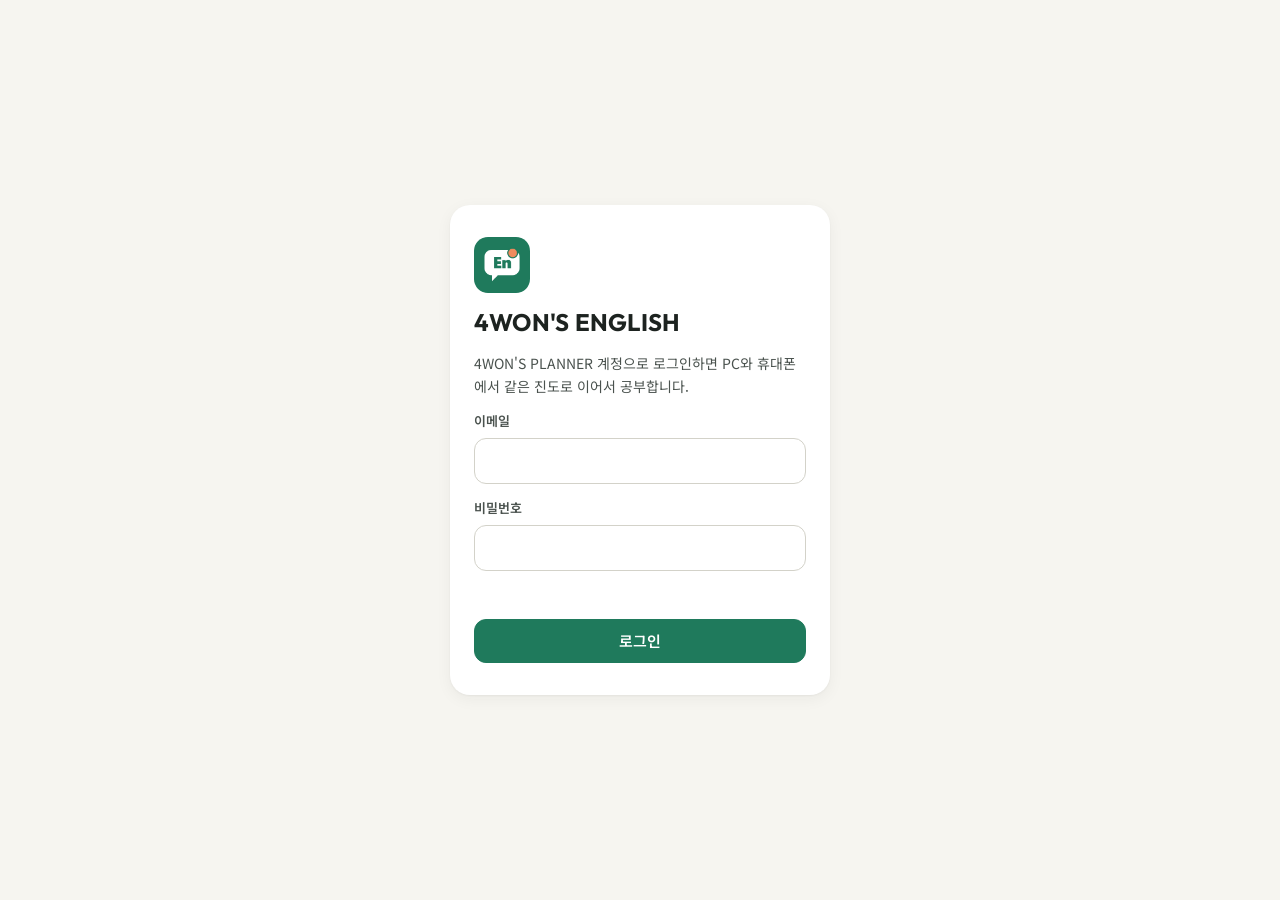
==== docs/index.html @ a77a5b1d "English study app v1: beginner words, quizzes, speaking 1-10 PWA sharing the planner's Supabase logi" ====
<!doctype html>
<html lang="ko">
<head>
<meta charset="utf-8">
<meta name="viewport" content="width=device-width,initial-scale=1,viewport-fit=cover">
<title>4WON'S ENGLISH</title>
<meta name="description" content="하루 한 챕터 필수 영단어와 하루 한 표현 말하기 연습">
<meta name="theme-color" content="#f6f5f0">
<meta name="color-scheme" content="light">
<link rel="manifest" href="manifest.webmanifest">
<link rel="icon" type="image/png" href="icons/icon-192.png">
<link rel="apple-touch-icon" sizes="180x180" href="icons/apple-touch-icon.png">
<meta name="apple-mobile-web-app-capable" content="yes">
<meta name="mobile-web-app-capable" content="yes">
<meta name="apple-mobile-web-app-status-bar-style" content="default">
<meta name="apple-mobile-web-app-title" content="4WON'S ENGLISH">
<link rel="preconnect" href="https://fonts.googleapis.com">
<link rel="preconnect" href="https://fonts.gstatic.com" crossorigin>
<link rel="stylesheet" href="https://fonts.googleapis.com/css2?family=Noto+Sans+KR:wght@400;500;700;800&family=Outfit:wght@500;600;700&display=swap">
<link rel="stylesheet" href="styles.css">
</head>
<body>

<section class="auth" id="auth" hidden>
  <form class="auth-card" id="authForm" novalidate>
    <img src="icons/icon-192.png" alt="" width="56" height="56">
    <h1>4WON'S ENGLISH</h1>
    <p>4WON'S PLANNER 계정으로 로그인하면 PC와 휴대폰에서 같은 진도로 이어서 공부합니다.</p>
    <div class="field">
      <label for="a-email">이메일</label>
      <input type="email" id="a-email" autocomplete="username" required>
    </div>
    <div class="field">
      <label for="a-pw">비밀번호</label>
      <input type="password" id="a-pw" autocomplete="current-password" required>
    </div>
    <div class="auth-msg" id="authMsg" role="status"></div>
    <button type="submit" class="btn primary block" id="authLogin">로그인</button>
  </form>
</section>

<div class="shell" id="main" hidden>
  <header class="topbar">
    <a class="brand" href="#home"><img src="icons/icon-192.png" alt="" width="28" height="28"><b>4WON'S ENGLISH</b></a>
    <nav class="tabs" aria-label="화면">
      <button type="button" data-tab="home"><svg viewBox="0 0 24 24"><path d="M4 11l8-6.5 8 6.5"/><path d="M6 9.5V19h12V9.5"/></svg><span>홈</span></button>
      <button type="button" data-tab="words"><svg viewBox="0 0 24 24"><rect x="4" y="4" width="13" height="16" rx="2"/><path d="M8 9h5M8 13h3"/><path d="M17 7.5l3 1v11l-9 1"/></svg><span>단어</span></button>
      <button type="button" data-tab="speak"><svg viewBox="0 0 24 24"><rect x="9" y="3" width="6" height="11" rx="3"/><path d="M5.5 11a6.5 6.5 0 0 0 13 0M12 17.5V21"/></svg><span>말하기</span></button>
      <button type="button" data-tab="wrong"><svg viewBox="0 0 24 24"><path d="M6 3.5h9l3 3V20.5H6z"/><path d="M9.5 10.5l5 5M14.5 10.5l-5 5"/></svg><span>오답 노트</span></button>
    </nav>
    <div class="top-tools">
      <span class="sync-dot" id="syncDot"></span>
      <button type="button" class="icon-btn" id="settingsBtn" aria-label="설정" title="설정"><svg viewBox="0 0 24 24"><circle cx="12" cy="12" r="3"/><path d="M12 2.8v2.4M12 18.8v2.4M21.2 12h-2.4M5.2 12H2.8M18.5 5.5l-1.7 1.7M7.2 16.8l-1.7 1.7M18.5 18.5l-1.7-1.7M7.2 7.2L5.5 5.5"/></svg></button>
    </div>
  </header>
  <main class="view" id="view"></main>
</div>

<dialog class="sheet" id="settings" aria-labelledby="settingsTitle">
  <div class="sheet-head"><h2 id="settingsTitle">설정</h2><button type="button" class="icon-btn" id="settingsClose" aria-label="닫기">×</button></div>
  <div id="settingsBody"></div>
</dialog>

<script src="vendor/supabase.js"></script>
<script src="config.js"></script>
<script type="module" src="js/main.js"></script>
</body>
</html>
---- docs/styles.css ----
:root {
  --bg: #f6f5f0;
  --surface: #ffffff;
  --ink: #1d2320;
  --ink-2: #4a524e;
  --muted: #7a817d;
  --line: #e4e3dc;
  --line-2: #d3d2c9;
  --green: #1f7a5c;
  --green-ink: #145a43;
  --green-soft: #e3f1ea;
  --coral: #d65f33;
  --coral-ink: #a8431d;
  --coral-soft: #fbe9e0;
  --red: #c8392f;
  --red-soft: #fbe7e4;
  --amber: #b7791f;
  --amber-soft: #fbf0d9;
  --radius: 16px;
  --radius-sm: 10px;
  --shadow: 0 1px 2px rgba(30, 35, 32, .05), 0 4px 16px rgba(30, 35, 32, .05);
  --font: 'Noto Sans KR', system-ui, -apple-system, 'Segoe UI', sans-serif;
  --display: 'Outfit', 'Noto Sans KR', system-ui, sans-serif;
  --tabbar: 64px;
}
* { box-sizing: border-box; }
html { -webkit-text-size-adjust: 100%; }
body { margin: 0; background: var(--bg); color: var(--ink); font: 15px/1.6 var(--font); -webkit-font-smoothing: antialiased; }
button, input { font: inherit; color: inherit; }
button { cursor: pointer; }
button:disabled { cursor: default; }
svg { width: 22px; height: 22px; fill: none; stroke: currentColor; stroke-width: 1.8; stroke-linecap: round; stroke-linejoin: round; }
:focus-visible { outline: 2px solid var(--green); outline-offset: 2px; }
[hidden] { display: none !important; }
h1, h2, h3 { margin: 0; line-height: 1.3; letter-spacing: -0.01em; }
p { margin: 0; }
.muted { color: var(--muted); }
.small { font-size: 13px; }
.center { text-align: center; }

/* ---------- buttons ---------- */
.btn { display: inline-flex; align-items: center; justify-content: center; gap: 6px; min-height: 44px; padding: 0 18px; border-radius: 12px; border: 1px solid var(--line-2); background: var(--surface); font-weight: 600; transition: background .15s, border-color .15s, transform .1s; }
.btn:hover:not(:disabled) { background: #fafaf6; border-color: #bdbcb2; }
.btn:active:not(:disabled) { transform: scale(.98); }
.btn:disabled { opacity: .45; }
.btn.primary { background: var(--green); border-color: var(--green); color: #fff; }
.btn.primary:hover:not(:disabled) { background: var(--green-ink); border-color: var(--green-ink); }
.btn.primary.alt { background: var(--coral); border-color: var(--coral); }
.btn.primary.alt:hover:not(:disabled) { background: var(--coral-ink); border-color: var(--coral-ink); }
.btn.ghost { border-color: transparent; background: transparent; color: var(--ink-2); }
.btn.ghost:hover:not(:disabled) { background: rgba(0, 0, 0, .04); border-color: transparent; }
.btn.small { min-height: 36px; padding: 0 12px; font-size: 14px; }
.btn.block { width: 100%; }
.icon-btn { display: inline-grid; place-items: center; width: 40px; height: 40px; border: 0; border-radius: 50%; background: transparent; color: var(--ink-2); font-size: 22px; line-height: 1; }
.icon-btn:hover { background: rgba(0, 0, 0, .05); }
.icon-btn.speak { color: var(--green); }
.icon-btn.speak.small { width: 32px; height: 32px; }
.icon-btn.speak.small svg { width: 18px; height: 18px; }
.back { border: 0; background: none; color: var(--muted); padding: 6px 0; margin-bottom: 4px; font-size: 14px; }
.back:hover { color: var(--ink); }

/* ---------- auth ---------- */
.auth { min-height: 100dvh; display: grid; place-items: center; padding: 24px 16px; }
.auth-card { width: 100%; max-width: 380px; background: var(--surface); border-radius: 20px; padding: 32px 24px; box-shadow: var(--shadow); display: grid; gap: 14px; }
.auth-card img { border-radius: 14px; }
.auth-card h1 { font-family: var(--display); font-size: 24px; letter-spacing: .01em; }
.auth-card > p { color: var(--ink-2); font-size: 14px; }
.field { display: grid; gap: 6px; }
.field label { font-size: 13px; font-weight: 600; color: var(--ink-2); }
.field input { height: 46px; border: 1px solid var(--line-2); border-radius: 12px; padding: 0 14px; background: #fff; }
.auth-msg { min-height: 20px; font-size: 14px; color: var(--ink-2); }
.auth-msg.err { color: var(--red); }

/* ---------- shell ---------- */
.topbar { position: sticky; top: 0; z-index: 20; display: flex; align-items: center; gap: 16px; height: 60px; padding: 0 max(16px, env(safe-area-inset-left)); background: rgba(246, 245, 240, .92); backdrop-filter: blur(10px); -webkit-backdrop-filter: blur(10px); border-bottom: 1px solid var(--line); }
.brand { display: flex; align-items: center; gap: 10px; color: var(--ink); text-decoration: none; }
.brand img { border-radius: 8px; }
.brand b { font-family: var(--display); font-weight: 700; font-size: 17px; letter-spacing: .02em; }
.tabs { display: flex; gap: 4px; margin: 0 auto; }
.tabs button { display: flex; align-items: center; gap: 8px; height: 40px; padding: 0 14px; border: 0; border-radius: 10px; background: transparent; color: var(--ink-2); font-weight: 600; font-size: 14px; }
.tabs button svg { width: 20px; height: 20px; }
.tabs button:hover { background: rgba(0, 0, 0, .04); }
.tabs button[aria-current="true"] { background: var(--surface); color: var(--green-ink); box-shadow: var(--shadow); }
.top-tools { display: flex; align-items: center; gap: 6px; }
.sync-dot { width: 8px; height: 8px; border-radius: 50%; background: transparent; }
.sync-dot.ok { background: #49a27c; }
.sync-dot.wait { background: var(--amber); }
.sync-dot.err { background: var(--red); }
.view { max-width: 720px; margin: 0 auto; padding: 24px 16px 48px; }
.view-inner { display: grid; gap: 16px; animation: rise .25s ease-out; }
@keyframes rise { from { opacity: 0; transform: translateY(6px); } }

@media (max-width: 760px) {
  /* no backdrop-filter here: it would make the fixed tab bar position itself inside the top bar */
  .topbar { height: 54px; background: var(--bg); backdrop-filter: none; -webkit-backdrop-filter: none; }
  .tabs { position: fixed; left: 0; right: 0; bottom: 0; margin: 0; height: calc(var(--tabbar) + env(safe-area-inset-bottom)); padding: 6px 8px env(safe-area-inset-bottom); background: rgba(255, 255, 255, .96); backdrop-filter: blur(10px); -webkit-backdrop-filter: blur(10px); border-top: 1px solid var(--line); justify-content: space-around; z-index: 30; }
  .tabs button { flex: 1; flex-direction: column; gap: 2px; height: 52px; padding: 0; font-size: 11px; }
  .tabs button[aria-current="true"] { box-shadow: none; background: var(--green-soft); }
  .top-tools { margin-left: auto; }
  .view { padding: 18px 16px calc(var(--tabbar) + 32px + env(safe-area-inset-bottom)); }
}

/* ---------- page parts ---------- */
.page-head { display: grid; gap: 6px; }
.page-head.tight { gap: 4px; }
.page-head h1 { font-size: 26px; font-weight: 800; }
.eyebrow { font-size: 13px; font-weight: 700; color: var(--green); }
.card { background: var(--surface); border-radius: var(--radius); padding: 20px; box-shadow: var(--shadow); }
.chip { display: inline-flex; align-items: center; height: 24px; padding: 0 10px; border-radius: 999px; background: var(--green-soft); color: var(--green-ink); font-size: 12px; font-weight: 700; width: fit-content; }
.chip.alt { background: var(--coral-soft); color: var(--coral-ink); }
.chip.ok { background: var(--green-soft); color: var(--green-ink); }
.chip.warn { background: var(--amber-soft); color: #8a5a12; }
.notice { background: var(--amber-soft); color: #6d4a12; border-radius: var(--radius-sm); padding: 12px 14px; font-size: 14px; }
.empty { display: grid; justify-items: center; gap: 14px; padding: 48px 16px; text-align: center; color: var(--ink-2); }
.bar { height: 8px; border-radius: 99px; background: #ecebe4; overflow: hidden; }
.bar-fill { height: 100%; background: var(--green); border-radius: 99px; transition: width .35s ease; }
.bar.alt .bar-fill { background: var(--coral); }
.pos { display: inline-block; font-size: 12px; color: var(--muted); border: 1px solid var(--line-2); border-radius: 6px; padding: 0 6px; line-height: 20px; }

/* ---------- home ---------- */
.today-grid { display: grid; grid-template-columns: 1fr 1fr; gap: 14px; }
@media (max-width: 600px) { .today-grid { grid-template-columns: 1fr; } }
.today { display: grid; gap: 8px; align-content: start; }
.today .btn { margin-top: 8px; }
.today h2 { font-size: 20px; }
.today-top { display: flex; align-items: center; justify-content: space-between; gap: 8px; }
.today-meta { font-size: 13px; color: var(--muted); }
.pattern { font-family: var(--display); font-weight: 600; letter-spacing: .005em; }
.stats { display: grid; grid-template-columns: repeat(3, 1fr); gap: 10px; }
.stat { display: grid; gap: 2px; justify-items: start; background: var(--surface); border-radius: 14px; padding: 14px 16px; box-shadow: var(--shadow); border: 0; text-align: left; }
.stat b { font-family: var(--display); font-size: 26px; line-height: 1.1; }
.stat b.warn { color: var(--coral); }
.stat span { font-size: 12px; color: var(--muted); }
.stat.as-btn:hover { background: #fcfcf9; }
.progress { display: grid; gap: 6px; }
.progress h3 { font-size: 15px; margin-bottom: 4px; }
.prog-row { display: grid; grid-template-columns: 56px 1fr 56px; align-items: center; gap: 12px; border: 0; background: none; padding: 8px 0; text-align: left; }
.prog-row.off { opacity: .5; }
.prog-name { font-weight: 600; font-size: 14px; }
.prog-num { font-size: 13px; color: var(--muted); text-align: right; font-variant-numeric: tabular-nums; }

/* ---------- words ---------- */
.level-list { display: grid; gap: 12px; }
.level { display: grid; gap: 8px; text-align: left; border: 0; }
.level:hover:not(:disabled) { box-shadow: 0 2px 4px rgba(30, 35, 32, .06), 0 8px 24px rgba(30, 35, 32, .08); }
.level.off { opacity: .55; }
.level-top { display: flex; justify-content: space-between; align-items: baseline; }
.level-top b { font-size: 19px; }
.ch-grid { display: grid; grid-template-columns: repeat(6, 1fr); gap: 8px; }
@media (max-width: 520px) { .ch-grid { grid-template-columns: repeat(5, 1fr); } }
.ch-tile { aspect-ratio: 1; display: grid; place-content: center; justify-items: center; gap: 0; border-radius: 14px; border: 1px solid var(--line); background: var(--surface); }
.ch-tile b { font-family: var(--display); font-size: 20px; line-height: 1.2; }
.ch-tile span { font-size: 11px; color: var(--muted); }
.ch-tile.open { border-color: var(--green); box-shadow: 0 0 0 2px var(--green-soft); }
.ch-tile.going { border-color: var(--amber); background: var(--amber-soft); }
.ch-tile.done { background: var(--green); border-color: var(--green); color: #fff; }
.ch-tile.done span { color: rgba(255, 255, 255, .85); }
.ch-tile.locked { background: transparent; opacity: .45; }
.ch-tile:hover:not(:disabled) { transform: translateY(-1px); }

/* ---------- chapter ---------- */
.stepper { list-style: none; display: flex; gap: 6px; padding: 0; margin: 6px 0 0; flex-wrap: wrap; }
.stepper li { display: flex; align-items: center; gap: 6px; height: 30px; padding: 0 12px 0 6px; border-radius: 99px; background: #ecebe4; color: var(--muted); font-size: 13px; font-weight: 600; }
.stepper .dot { width: 20px; height: 20px; border-radius: 50%; display: grid; place-items: center; background: #fff; font-size: 11px; }
.stepper li.done { background: var(--green-soft); color: var(--green-ink); }
.stepper li.on { background: var(--green); color: #fff; }
.stepper li.on .dot { color: var(--green); }
.stage { display: grid; gap: 16px; }
.stage-intro { display: grid; gap: 4px; }
.stage-intro h2 { font-size: 18px; }
.cards { display: grid; gap: 12px; }
.cards-top { display: flex; justify-content: space-between; align-items: center; font-variant-numeric: tabular-nums; }
.cards-body { display: grid; gap: 14px; }
.wcard { background: var(--surface); border-radius: 22px; padding: 22px 22px 24px; box-shadow: var(--shadow); display: grid; gap: 6px; min-height: 300px; align-content: start; touch-action: pan-y; user-select: none; animation: rise .2s ease-out; }
.wcard-head { display: flex; justify-content: space-between; align-items: center; }
.wcard-en { font-family: var(--display); font-size: clamp(40px, 11vw, 56px); font-weight: 600; letter-spacing: -0.01em; line-height: 1.15; margin-top: 18px; word-break: break-word; }
.wcard-ko { font-size: 22px; font-weight: 700; color: var(--green-ink); }
.wcard-ex { margin-top: 22px; padding-top: 16px; border-top: 1px dashed var(--line-2); display: grid; gap: 4px; }
.ex-en { display: flex; align-items: center; gap: 4px; font-size: 16px; }
.ex-en .hl { color: var(--green-ink); background: var(--green-soft); border-radius: 4px; padding: 0 3px; }
.ex-ko { font-size: 14px; color: var(--muted); }
.dots { display: flex; justify-content: center; gap: 5px; flex-wrap: wrap; }
.dots span { width: 6px; height: 6px; border-radius: 50%; background: #dcdbd3; }
.dots span.seen { background: #9fcab7; }
.dots span.on { background: var(--green); width: 16px; border-radius: 3px; }
.cards-nav { display: grid; grid-template-columns: 1fr 2fr; gap: 10px; }
.word-list { list-style: none; margin: 0; padding: 0; background: var(--surface); border-radius: var(--radius); box-shadow: var(--shadow); }
.word-list li { display: grid; grid-template-columns: minmax(90px, 1fr) 2fr auto; align-items: center; gap: 10px; padding: 10px 8px 10px 16px; border-bottom: 1px solid var(--line); }
.word-list li:last-child { border-bottom: 0; }
.word-list b { font-family: var(--display); font-weight: 600; font-size: 17px; }
.word-list span { color: var(--ink-2); font-size: 14px; }
.word-list.compact { box-shadow: none; border: 1px solid var(--line); }
.word-list.wrong li { grid-template-columns: minmax(90px, 1fr) 2fr auto auto; grid-template-areas: 'en ko sp x' 'meta meta sp x'; row-gap: 0; }
.word-list.wrong li b { grid-area: en; } .word-list.wrong li > span { grid-area: ko; } .word-list.wrong li small { grid-area: meta; font-size: 12px; }
.word-list.wrong .speak { grid-area: sp; } .word-list.wrong .x { grid-area: x; color: var(--muted); }

/* ---------- quiz ---------- */
.quiz { display: grid; gap: 16px; }
.quiz-top { display: grid; grid-template-columns: 1fr auto; align-items: center; gap: 12px; }
.quiz-count { font-size: 13px; color: var(--muted); font-variant-numeric: tabular-nums; }
.quiz-body { display: grid; gap: 14px; }
.q-prompt { background: var(--surface); border-radius: 22px; padding: 28px 20px; box-shadow: var(--shadow); display: grid; justify-items: center; gap: 8px; text-align: center; }
.q-hint { font-size: 13px; color: var(--muted); }
.q-word { font-family: var(--display); font-size: clamp(36px, 10vw, 48px); font-weight: 600; line-height: 1.2; word-break: break-word; }
.q-word.ko { font-family: var(--font); font-size: clamp(24px, 7vw, 30px); font-weight: 800; }
.q-opts { display: grid; grid-template-columns: 1fr 1fr; gap: 10px; }
@media (max-width: 480px) { .q-opts { grid-template-columns: 1fr; } }
.q-opt { display: flex; align-items: center; gap: 12px; min-height: 60px; padding: 10px 16px; border-radius: 14px; border: 1px solid var(--line-2); background: var(--surface); text-align: left; font-weight: 600; transition: border-color .15s, background .15s; }
.q-opts.en .q-opt { font-family: var(--display); font-size: 19px; font-weight: 500; }
.q-opt:hover:not(:disabled) { border-color: var(--green); }
.q-key { width: 24px; height: 24px; border-radius: 7px; background: #f0efe8; display: grid; place-items: center; font: 600 12px var(--font); color: var(--muted); flex: none; }
.q-opt.right { border-color: var(--green); background: var(--green-soft); color: var(--green-ink); }
.q-opt.wrong { border-color: var(--red); background: var(--red-soft); color: var(--red); animation: shake .3s; }
.q-opt:disabled:not(.right):not(.wrong) { opacity: .5; }
.q-next { display: grid; gap: 10px; justify-items: center; }
.q-explain { font-size: 16px; }
.q-explain b { font-family: var(--display); font-weight: 600; font-size: 19px; }
.type-hint { min-height: 40px; display: flex; align-items: center; justify-content: center; gap: 6px; font-family: ui-monospace, monospace; font-size: 22px; letter-spacing: .08em; color: var(--ink-2); white-space: pre; }
.type-hint .reveal { font-family: var(--display); font-size: 30px; letter-spacing: 0; color: var(--coral-ink); }
.type-form { display: grid; grid-template-columns: 1fr auto; gap: 8px; }
.type-input { height: 54px; border-radius: 14px; border: 1.5px solid var(--line-2); padding: 0 16px; font-family: var(--display); font-size: 22px; background: #fff; min-width: 0; }
.type-input:focus { outline: none; border-color: var(--green); box-shadow: 0 0 0 3px var(--green-soft); }
.type-input.right { border-color: var(--green); background: var(--green-soft); }
.type-input.shake { animation: shake .3s; border-color: var(--red); }
.type-form .btn { height: 54px; padding: 0 22px; }
.type-msg { min-height: 22px; text-align: center; font-size: 14px; color: var(--ink-2); }
.type-msg.ok { color: var(--green-ink); font-weight: 700; }
.type-msg.err { color: var(--red); }
.type-msg.warn { color: #8a5a12; }
.type-tools { display: flex; justify-content: center; }
@keyframes shake { 25% { transform: translateX(-5px); } 50% { transform: translateX(5px); } 75% { transform: translateX(-3px); } }

/* ---------- results ---------- */
.done-card { display: grid; gap: 12px; justify-items: start; }
.done-card h2 { font-size: 20px; }
.celebrate { background: linear-gradient(180deg, #fff 0%, #fff 60%, var(--green-soft) 160%); }
.score-row { display: flex; gap: 12px; }
.score { display: grid; padding: 12px 18px; border-radius: 14px; background: #f6f5f0; }
.score b { font-family: var(--display); font-size: 26px; line-height: 1.2; }
.score span { font-size: 12px; color: var(--muted); }
.menu-btns { display: flex; flex-wrap: wrap; gap: 8px; }
.result-btns { display: flex; flex-wrap: wrap; gap: 8px; justify-content: flex-end; align-items: center; }
.done-card .word-list { width: 100%; }

/* ---------- speaking ---------- */
.sess-list { display: grid; gap: 8px; }
.sess { display: grid; grid-template-columns: 40px 1fr auto; align-items: center; gap: 12px; padding: 12px 16px 12px 12px; border-radius: 14px; border: 1px solid var(--line); background: var(--surface); text-align: left; }
.sess-n { width: 40px; height: 40px; border-radius: 12px; display: grid; place-items: center; background: #f0efe8; font: 600 16px var(--display); }
.sess-text { display: grid; min-width: 0; }
.sess-text b { font-family: var(--display); font-weight: 600; font-size: 17px; }
.sess-text small { color: var(--muted); font-size: 13px; overflow: hidden; text-overflow: ellipsis; white-space: nowrap; }
.sess-state { font-size: 13px; color: var(--muted); font-weight: 600; }
.sess.open { border-color: var(--coral); box-shadow: 0 0 0 2px var(--coral-soft); }
.sess.open .sess-state { color: var(--coral-ink); }
.sess.done .sess-n { background: var(--coral); color: #fff; }
.sess.locked { opacity: .45; background: transparent; }
.sp-intro { display: grid; gap: 10px; }
.pattern.big { font-size: clamp(30px, 8vw, 40px); color: var(--coral-ink); }
.sp-title { font-weight: 700; }
.sp-tip { color: var(--ink-2); font-size: 15px; }
.sp-example { background: #faf9f5; border-radius: 12px; padding: 12px 14px; display: grid; gap: 2px; margin: 4px 0 8px; }
.sp-example .en, .sp-answer .en { display: flex; align-items: center; gap: 4px; font-family: var(--display); font-size: 19px; font-weight: 500; }
.sp-card { display: grid; gap: 12px; justify-items: center; text-align: center; padding: 28px 20px; }
.sp-card.passed { box-shadow: 0 0 0 2px var(--green), var(--shadow); }
.sp-ko { font-size: clamp(22px, 6.5vw, 28px); font-weight: 800; line-height: 1.4; }
.sp-answer { background: var(--coral-soft); border-radius: 14px; padding: 12px 16px; display: grid; gap: 2px; justify-items: center; width: 100%; }
.sp-heard { min-height: 24px; font-family: var(--display); font-size: 17px; color: var(--ink-2); }
.sp-status { min-height: 22px; font-size: 14px; color: var(--ink-2); }
.sp-status.ok { color: var(--green-ink); font-weight: 700; }
.sp-status.err { color: var(--red); }
.sp-counter { display: flex; align-items: center; gap: 6px; }
.sp-counter span { width: 14px; height: 14px; border-radius: 50%; border: 2px solid var(--coral); }
.sp-counter span.on { background: var(--coral); }
.sp-counter small { margin-left: 4px; color: var(--ink-2); font-weight: 600; }
.sp-controls { display: grid; gap: 8px; justify-items: center; width: 100%; }
.sp-controls .type-form { width: 100%; }
.sp-controls .type-input { font-size: 18px; }
.mic { display: grid; justify-items: center; gap: 8px; border: 0; background: none; color: var(--ink-2); font-size: 14px; font-weight: 600; }
.mic svg { width: 76px; height: 76px; padding: 20px; border-radius: 50%; background: var(--coral); color: #fff; stroke-width: 2; box-shadow: 0 6px 18px rgba(214, 95, 51, .35); transition: transform .15s; }
.mic:hover svg { transform: scale(1.04); }
.mic.on svg { background: var(--red); animation: pulse 1.2s infinite; }
@keyframes pulse { 0% { box-shadow: 0 0 0 0 rgba(200, 57, 47, .45); } 100% { box-shadow: 0 0 0 22px rgba(200, 57, 47, 0); } }
.sent-list { list-style: none; margin: 0; padding: 0; width: 100%; display: grid; gap: 8px; }
.sent-list li { display: grid; grid-template-columns: 1fr auto; grid-template-areas: 'ko sp' 'en sp'; align-items: center; padding: 10px 12px; border: 1px solid var(--line); border-radius: 12px; }
.sent-list .muted { grid-area: ko; font-size: 13px; }
.sent-list b { grid-area: en; font-family: var(--display); font-weight: 500; }
.sent-list .speak { grid-area: sp; }

/* ---------- settings sheet ---------- */
.sheet { border: 0; border-radius: 20px; padding: 0; width: min(440px, calc(100% - 32px)); box-shadow: 0 24px 60px rgba(0, 0, 0, .2); }
.sheet::backdrop { background: rgba(20, 24, 22, .35); }
.sheet-head { display: flex; justify-content: space-between; align-items: center; padding: 14px 12px 4px 20px; }
.sheet-head h2 { font-size: 18px; }
#settingsBody { display: grid; padding: 4px 20px 20px; }
.set-row { display: flex; justify-content: space-between; align-items: center; gap: 12px; padding: 14px 0; border-bottom: 1px solid var(--line); }
.set-label { display: grid; font-weight: 600; font-size: 14px; }
.set-label small { font-weight: 400; color: var(--muted); }
.set-row input[type="checkbox"] { width: 22px; height: 22px; accent-color: var(--green); }
.set-note { font-size: 13px; color: var(--muted); padding-top: 14px; }
.seg { display: flex; background: #f0efe8; border-radius: 10px; padding: 3px; }
.seg-btn { border: 0; background: none; height: 32px; padding: 0 12px; border-radius: 8px; font-size: 13px; font-weight: 600; color: var(--ink-2); }
.seg-btn.on { background: #fff; color: var(--green-ink); box-shadow: 0 1px 2px rgba(0, 0, 0, .08); }

.toast { position: fixed; left: 50%; bottom: calc(var(--tabbar) + 24px); transform: translate(-50%, 20px); background: var(--ink); color: #fff; padding: 10px 16px; border-radius: 12px; font-size: 14px; opacity: 0; pointer-events: none; transition: .2s; z-index: 50; }
.toast.show { opacity: 1; transform: translate(-50%, 0); }

@media (prefers-reduced-motion: reduce) { *, *::before, *::after { animation-duration: .01ms !important; transition-duration: .01ms !important; } }
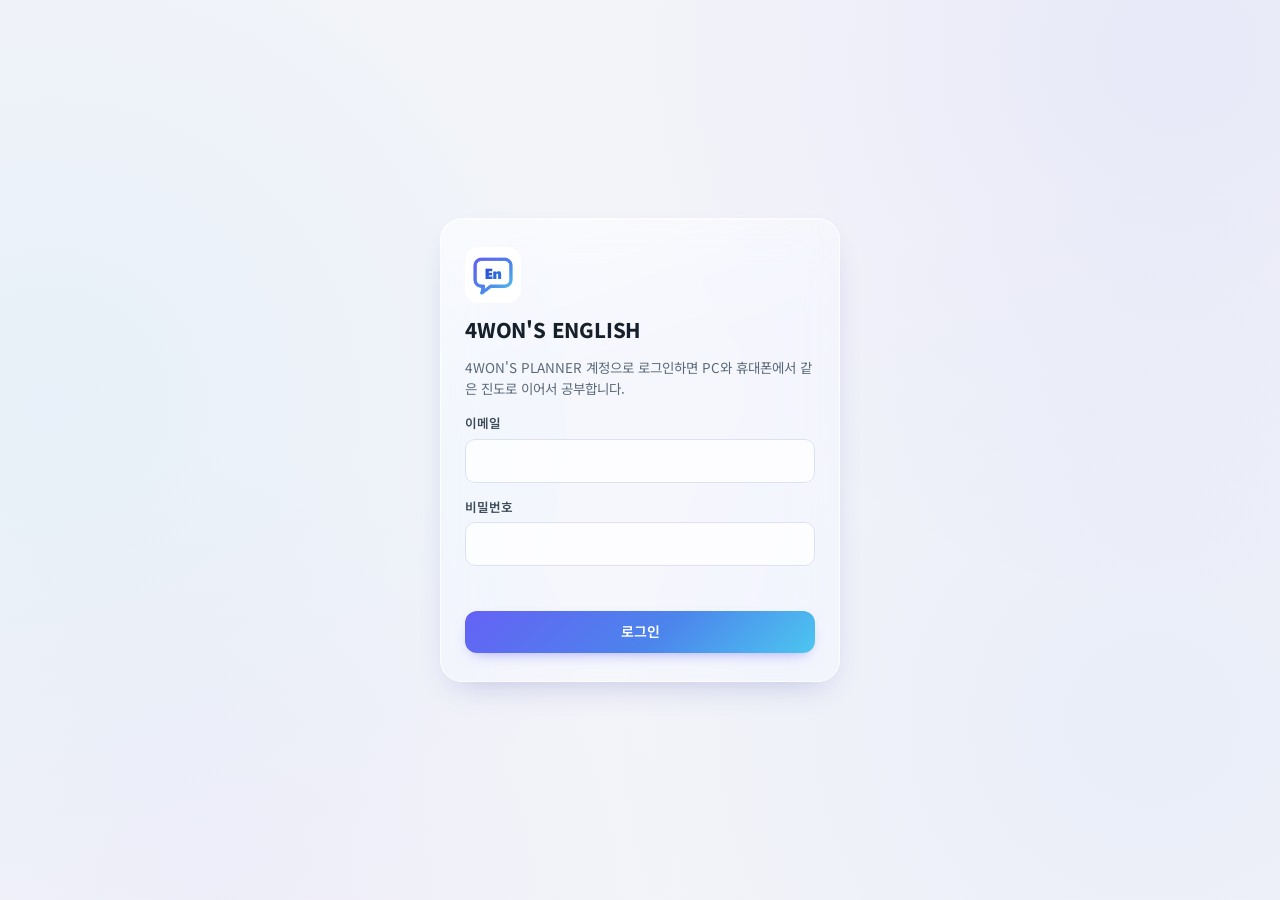
==== commit e4280af6: "Match the planner's look: brand gradient, liquid glass, sidebar layout Same tokens as 4WON'S PLANNER" ====
--- a/docs/index.html
+++ b/docs/index.html
@@ -5,7 +5,7 @@
 <meta name="viewport" content="width=device-width,initial-scale=1,viewport-fit=cover">
 <title>4WON'S ENGLISH</title>
 <meta name="description" content="하루 한 챕터 필수 영단어와 하루 한 표현 말하기 연습">
-<meta name="theme-color" content="#f6f5f0">
+<meta name="theme-color" content="#f3f4f9">
 <meta name="color-scheme" content="light">
 <link rel="manifest" href="manifest.webmanifest">
 <link rel="icon" type="image/png" href="icons/icon-192.png">
@@ -16,7 +16,7 @@
 <meta name="apple-mobile-web-app-title" content="4WON'S ENGLISH">
 <link rel="preconnect" href="https://fonts.googleapis.com">
 <link rel="preconnect" href="https://fonts.gstatic.com" crossorigin>
-<link rel="stylesheet" href="https://fonts.googleapis.com/css2?family=Noto+Sans+KR:wght@400;500;700;800&family=Outfit:wght@500;600;700&display=swap">
+<link rel="stylesheet" href="https://fonts.googleapis.com/css2?family=Noto+Sans+KR:wght@400;500;700;800&display=swap">
 <link rel="stylesheet" href="styles.css">
 </head>
 <body>
@@ -40,20 +40,32 @@
 </section>
 
 <div class="shell" id="main" hidden>
-  <header class="topbar">
-    <a class="brand" href="#home"><img src="icons/icon-192.png" alt="" width="28" height="28"><b>4WON'S ENGLISH</b></a>
-    <nav class="tabs" aria-label="화면">
+  <aside class="side" aria-label="메뉴">
+    <a class="side-brand" href="#home"><img src="icons/icon-192.png" alt="" width="30" height="30"><b>4WON'S ENGLISH</b></a>
+    <nav class="side-nav" aria-label="화면">
       <button type="button" data-tab="home"><svg viewBox="0 0 24 24"><path d="M4 11l8-6.5 8 6.5"/><path d="M6 9.5V19h12V9.5"/></svg><span>홈</span></button>
       <button type="button" data-tab="words"><svg viewBox="0 0 24 24"><rect x="4" y="4" width="13" height="16" rx="2"/><path d="M8 9h5M8 13h3"/><path d="M17 7.5l3 1v11l-9 1"/></svg><span>단어</span></button>
       <button type="button" data-tab="speak"><svg viewBox="0 0 24 24"><rect x="9" y="3" width="6" height="11" rx="3"/><path d="M5.5 11a6.5 6.5 0 0 0 13 0M12 17.5V21"/></svg><span>말하기</span></button>
       <button type="button" data-tab="wrong"><svg viewBox="0 0 24 24"><path d="M6 3.5h9l3 3V20.5H6z"/><path d="M9.5 10.5l5 5M14.5 10.5l-5 5"/></svg><span>오답 노트</span></button>
     </nav>
-    <div class="top-tools">
-      <span class="sync-dot" id="syncDot"></span>
-      <button type="button" class="icon-btn" id="settingsBtn" aria-label="설정" title="설정"><svg viewBox="0 0 24 24"><circle cx="12" cy="12" r="3"/><path d="M12 2.8v2.4M12 18.8v2.4M21.2 12h-2.4M5.2 12H2.8M18.5 5.5l-1.7 1.7M7.2 16.8l-1.7 1.7M18.5 18.5l-1.7-1.7M7.2 7.2L5.5 5.5"/></svg></button>
+    <div class="side-foot">
+      <p class="sync-line"><span class="sync-dot js-sync-dot"></span><span class="js-sync-note"></span></p>
+      <button type="button" class="iconbtn js-settings" aria-label="설정" title="설정"><svg viewBox="0 0 24 24"><circle cx="12" cy="12" r="3"/><path d="M12 2.8v2.4M12 18.8v2.4M21.2 12h-2.4M5.2 12H2.8M18.5 5.5l-1.7 1.7M7.2 16.8l-1.7 1.7M18.5 18.5l-1.7-1.7M7.2 7.2L5.5 5.5"/></svg></button>
     </div>
-  </header>
-  <main class="view" id="view"></main>
+  </aside>
+  <div class="mainarea">
+    <div class="mtop">
+      <a class="brand" href="#home"><img src="icons/icon-192.png" alt="" width="30" height="30"><span><b>4WON'S ENGLISH</b><small><span class="sync-dot js-sync-dot"></span><span class="js-sync-note"></span></small></span></a>
+      <button type="button" class="iconbtn js-settings" aria-label="설정" title="설정"><svg viewBox="0 0 24 24"><circle cx="12" cy="12" r="3"/><path d="M12 2.8v2.4M12 18.8v2.4M21.2 12h-2.4M5.2 12H2.8M18.5 5.5l-1.7 1.7M7.2 16.8l-1.7 1.7M18.5 18.5l-1.7-1.7M7.2 7.2L5.5 5.5"/></svg></button>
+    </div>
+    <main class="view" id="view"></main>
+  </div>
+  <nav class="bottom-nav" aria-label="화면">
+      <button type="button" data-tab="home"><svg viewBox="0 0 24 24"><path d="M4 11l8-6.5 8 6.5"/><path d="M6 9.5V19h12V9.5"/></svg><span>홈</span></button>
+      <button type="button" data-tab="words"><svg viewBox="0 0 24 24"><rect x="4" y="4" width="13" height="16" rx="2"/><path d="M8 9h5M8 13h3"/><path d="M17 7.5l3 1v11l-9 1"/></svg><span>단어</span></button>
+      <button type="button" data-tab="speak"><svg viewBox="0 0 24 24"><rect x="9" y="3" width="6" height="11" rx="3"/><path d="M5.5 11a6.5 6.5 0 0 0 13 0M12 17.5V21"/></svg><span>말하기</span></button>
+      <button type="button" data-tab="wrong"><svg viewBox="0 0 24 24"><path d="M6 3.5h9l3 3V20.5H6z"/><path d="M9.5 10.5l5 5M14.5 10.5l-5 5"/></svg><span>오답 노트</span></button>
+  </nav>
 </div>
 
 <dialog class="sheet" id="settings" aria-labelledby="settingsTitle">
--- a/docs/styles.css
+++ b/docs/styles.css
@@ -1,307 +1,358 @@
+/* Same look as 4WON'S PLANNER: brand gradient (violet-blue → blue → aqua), faint brand light
+   behind everything, liquid-glass cards, glass sidebar on desktop and a floating glass tab bar on phones.
+   Words use the planner's brand gradient; speaking uses the planner's violet → rose pair. */
 :root {
-  --bg: #f6f5f0;
-  --surface: #ffffff;
-  --ink: #1d2320;
-  --ink-2: #4a524e;
-  --muted: #7a817d;
-  --line: #e4e3dc;
-  --line-2: #d3d2c9;
-  --green: #1f7a5c;
-  --green-ink: #145a43;
-  --green-soft: #e3f1ea;
-  --coral: #d65f33;
-  --coral-ink: #a8431d;
-  --coral-soft: #fbe9e0;
-  --red: #c8392f;
-  --red-soft: #fbe7e4;
-  --amber: #b7791f;
-  --amber-soft: #fbf0d9;
-  --radius: 16px;
-  --radius-sm: 10px;
-  --shadow: 0 1px 2px rgba(30, 35, 32, .05), 0 4px 16px rgba(30, 35, 32, .05);
-  --font: 'Noto Sans KR', system-ui, -apple-system, 'Segoe UI', sans-serif;
-  --display: 'Outfit', 'Noto Sans KR', system-ui, sans-serif;
-  --tabbar: 64px;
+  --bg: #f3f4f9; --surface: #ffffff; --ink: #16202a; --ink-2: #3c4a58; --muted: #5b6977;
+  --line: #dde2f3; --line-strong: #c9d0ec;
+  --br-a: #6462f4; --br-b: #4c84ec; --br-c: #4cc6ef;
+  --brand: linear-gradient(135deg, var(--br-a) 0%, var(--br-b) 55%, var(--br-c) 100%);
+  --accent: #5a5cf0; --accent-ink: #ffffff; --soft: #eef0fe;
+  --sp-a: #7a58ee; --sp-b: #cf5fc0;
+  --brand2: linear-gradient(135deg, var(--sp-a) 0%, var(--sp-b) 100%);
+  --accent2: #8a55dc; --soft2: #f5eefd;
+  --glow-a: #5fd2f2; --glow-b: #6c6af5;
+  --ok: #23946c; --ok-soft: #e2f4ec;
+  --late: #bf3d2a; --late-soft: #fbe9e5;
+  --amber: #c98812; --amber-soft: #fcf2dc;
+  --mark: #f3cf5a;
+
+  --glass: rgba(255,255,255,.28); --glass-in: rgba(255,255,255,.2);
+  --glass-rim: rgba(255,255,255,.75); --glass-hi: rgba(255,255,255,.45);
+  --glass-shadow: 0 14px 34px -16px rgba(58,64,170,.32);
+  --glass-blur: blur(22px) saturate(1.7);
+  --bg-light: radial-gradient(60vmax 60vmax at 92% 6%, rgba(100,98,244,.08), transparent 72%),
+              radial-gradient(64vmax 64vmax at 4% 45%, rgba(76,198,239,.07), transparent 72%),
+              radial-gradient(60vmax 60vmax at 90% 80%, rgba(76,132,236,.06), transparent 72%),
+              radial-gradient(50vmax 50vmax at 18% 100%, rgba(160,120,250,.05), transparent 72%);
+  --f-body: "Noto Sans KR", "Apple SD Gothic Neo", "Malgun Gothic", system-ui, sans-serif;
+  --r: 10px;
+  color-scheme: light;
 }
 * { box-sizing: border-box; }
-html { -webkit-text-size-adjust: 100%; }
-body { margin: 0; background: var(--bg); color: var(--ink); font: 15px/1.6 var(--font); -webkit-font-smoothing: antialiased; }
+html { -webkit-text-size-adjust: 100%; font-size: 15px; }
+body { margin: 0; background: var(--bg-light), var(--bg); background-attachment: fixed; color: var(--ink); font-family: var(--f-body); font-size: 14px; line-height: 1.55; -webkit-tap-highlight-color: transparent; -webkit-font-smoothing: antialiased; }
 button, input { font: inherit; color: inherit; }
 button { cursor: pointer; }
 button:disabled { cursor: default; }
 svg { width: 22px; height: 22px; fill: none; stroke: currentColor; stroke-width: 1.8; stroke-linecap: round; stroke-linejoin: round; }
-:focus-visible { outline: 2px solid var(--green); outline-offset: 2px; }
+:focus-visible { outline: 2px solid var(--accent); outline-offset: 2px; }
 [hidden] { display: none !important; }
-h1, h2, h3 { margin: 0; line-height: 1.3; letter-spacing: -0.01em; }
+h1, h2, h3 { margin: 0; line-height: 1.3; letter-spacing: -0.01em; text-wrap: balance; }
 p { margin: 0; }
+* { font-variant-numeric: tabular-nums; }
 .muted { color: var(--muted); }
-.small { font-size: 13px; }
+.small { font-size: .86rem; }
 .center { text-align: center; }
 
+/* ---------- glass surfaces ---------- */
+.card, .wcard, .q-prompt, .stat, .level, .sess, .word-list, .empty, .auth-card, .bottom-nav, .ch-tile, .q-opt {
+  background-color: var(--glass);
+  -webkit-backdrop-filter: var(--glass-blur); backdrop-filter: var(--glass-blur);
+  border: 1px solid var(--glass-rim);
+  box-shadow: inset 0 1px 0 var(--glass-hi), var(--glass-shadow);
+}
+.card, .wcard, .q-prompt, .stat, .level, .empty, .auth-card { position: relative; border-radius: 22px; }
+.card::before, .wcard::before, .q-prompt::before, .stat::before, .level::before, .auth-card::before {
+  content: ""; position: absolute; inset: 0; border-radius: inherit; pointer-events: none;
+  background: linear-gradient(160deg, var(--glass-hi) 0%, transparent 38%);
+}
+.card > *, .wcard > *, .q-prompt > *, .stat > *, .level > *, .auth-card > * { position: relative; }
+
 /* ---------- buttons ---------- */
-.btn { display: inline-flex; align-items: center; justify-content: center; gap: 6px; min-height: 44px; padding: 0 18px; border-radius: 12px; border: 1px solid var(--line-2); background: var(--surface); font-weight: 600; transition: background .15s, border-color .15s, transform .1s; }
-.btn:hover:not(:disabled) { background: #fafaf6; border-color: #bdbcb2; }
+.btn { display: inline-flex; align-items: center; justify-content: center; gap: 6px; min-height: 42px; padding: 0 18px; border-radius: 12px; border: 1px solid var(--line); background: var(--surface); font-weight: 600; transition: filter .15s, background .15s, border-color .15s, transform .1s; }
+.btn:hover:not(:disabled) { border-color: var(--line-strong); }
 .btn:active:not(:disabled) { transform: scale(.98); }
 .btn:disabled { opacity: .45; }
-.btn.primary { background: var(--green); border-color: var(--green); color: #fff; }
-.btn.primary:hover:not(:disabled) { background: var(--green-ink); border-color: var(--green-ink); }
-.btn.primary.alt { background: var(--coral); border-color: var(--coral); }
-.btn.primary.alt:hover:not(:disabled) { background: var(--coral-ink); border-color: var(--coral-ink); }
+.btn.primary { background: var(--brand) border-box; border-color: transparent; color: var(--accent-ink); box-shadow: 0 6px 16px -8px color-mix(in srgb, var(--br-a) 70%, transparent); }
+.btn.primary.alt { background: var(--brand2) border-box; box-shadow: 0 6px 16px -8px color-mix(in srgb, var(--sp-b) 70%, transparent); }
+.btn.primary:hover:not(:disabled) { filter: brightness(1.06) saturate(1.05); }
 .btn.ghost { border-color: transparent; background: transparent; color: var(--ink-2); }
-.btn.ghost:hover:not(:disabled) { background: rgba(0, 0, 0, .04); border-color: transparent; }
-.btn.small { min-height: 36px; padding: 0 12px; font-size: 14px; }
+.btn.ghost:hover:not(:disabled) { background: rgba(90, 92, 240, .07); }
+.btn.small { min-height: 34px; padding: 0 12px; font-size: .9rem; }
 .btn.block { width: 100%; }
-.icon-btn { display: inline-grid; place-items: center; width: 40px; height: 40px; border: 0; border-radius: 50%; background: transparent; color: var(--ink-2); font-size: 22px; line-height: 1; }
-.icon-btn:hover { background: rgba(0, 0, 0, .05); }
-.icon-btn.speak { color: var(--green); }
-.icon-btn.speak.small { width: 32px; height: 32px; }
-.icon-btn.speak.small svg { width: 18px; height: 18px; }
-.back { border: 0; background: none; color: var(--muted); padding: 6px 0; margin-bottom: 4px; font-size: 14px; }
-.back:hover { color: var(--ink); }
+.iconbtn { width: 36px; height: 36px; border-radius: 8px; border: 1px solid var(--line); background: var(--surface); display: grid; place-items: center; padding: 0; flex: none; color: var(--ink); }
+.iconbtn svg { width: 18px; height: 18px; }
+.icon-btn { display: inline-grid; place-items: center; width: 38px; height: 38px; border: 0; border-radius: 50%; background: transparent; color: var(--ink-2); font-size: 22px; line-height: 1; flex: none; }
+.icon-btn:hover { background: rgba(90, 92, 240, .08); }
+.icon-btn.speak { color: var(--accent); }
+.icon-btn.speak.small { width: 30px; height: 30px; }
+.icon-btn.speak.small svg { width: 17px; height: 17px; }
+.back { border: 0; background: none; color: var(--muted); padding: 4px 0; font-size: .9rem; justify-self: start; }
+.back:hover { color: var(--accent); }
 
 /* ---------- auth ---------- */
-.auth { min-height: 100dvh; display: grid; place-items: center; padding: 24px 16px; }
-.auth-card { width: 100%; max-width: 380px; background: var(--surface); border-radius: 20px; padding: 32px 24px; box-shadow: var(--shadow); display: grid; gap: 14px; }
+.auth { min-height: 100dvh; display: grid; place-items: center; padding: calc(24px + env(safe-area-inset-top, 0px)) 16px calc(24px + env(safe-area-inset-bottom, 0px)); }
+.auth-card { width: min(400px, 100%); padding: 28px 24px; display: grid; gap: 14px; }
 .auth-card img { border-radius: 14px; }
-.auth-card h1 { font-family: var(--display); font-size: 24px; letter-spacing: .01em; }
-.auth-card > p { color: var(--ink-2); font-size: 14px; }
+.auth-card h1 { font-size: 1.35rem; font-weight: 800; }
+.auth-card > p { color: var(--muted); font-size: .9rem; }
 .field { display: grid; gap: 6px; }
-.field label { font-size: 13px; font-weight: 600; color: var(--ink-2); }
-.field input { height: 46px; border: 1px solid var(--line-2); border-radius: 12px; padding: 0 14px; background: #fff; }
-.auth-msg { min-height: 20px; font-size: 14px; color: var(--ink-2); }
-.auth-msg.err { color: var(--red); }
-
-/* ---------- shell ---------- */
-.topbar { position: sticky; top: 0; z-index: 20; display: flex; align-items: center; gap: 16px; height: 60px; padding: 0 max(16px, env(safe-area-inset-left)); background: rgba(246, 245, 240, .92); backdrop-filter: blur(10px); -webkit-backdrop-filter: blur(10px); border-bottom: 1px solid var(--line); }
-.brand { display: flex; align-items: center; gap: 10px; color: var(--ink); text-decoration: none; }
-.brand img { border-radius: 8px; }
-.brand b { font-family: var(--display); font-weight: 700; font-size: 17px; letter-spacing: .02em; }
-.tabs { display: flex; gap: 4px; margin: 0 auto; }
-.tabs button { display: flex; align-items: center; gap: 8px; height: 40px; padding: 0 14px; border: 0; border-radius: 10px; background: transparent; color: var(--ink-2); font-weight: 600; font-size: 14px; }
-.tabs button svg { width: 20px; height: 20px; }
-.tabs button:hover { background: rgba(0, 0, 0, .04); }
-.tabs button[aria-current="true"] { background: var(--surface); color: var(--green-ink); box-shadow: var(--shadow); }
-.top-tools { display: flex; align-items: center; gap: 6px; }
-.sync-dot { width: 8px; height: 8px; border-radius: 50%; background: transparent; }
-.sync-dot.ok { background: #49a27c; }
-.sync-dot.wait { background: var(--amber); }
-.sync-dot.err { background: var(--red); }
-.view { max-width: 720px; margin: 0 auto; padding: 24px 16px 48px; }
+.field label { font-size: .84rem; font-weight: 600; color: var(--ink-2); }
+.field input { height: 44px; border: 1px solid var(--line); border-radius: 10px; padding: 0 12px; background: rgba(255,255,255,.75); }
+.field input:focus { outline: none; border-color: var(--accent); box-shadow: 0 0 0 3px var(--soft); }
+.auth-msg { min-height: 1.3em; font-size: .86rem; color: var(--ink-2); }
+.auth-msg.err { color: var(--late); }
+
+/* ---------- shell: desktop = glass sidebar, phones = top row + floating tab bar ---------- */
+.shell { min-height: 100dvh; }
+.side { display: none; }
+.bottom-nav { display: none; }
+.mainarea { min-width: 0; padding: calc(16px + env(safe-area-inset-top, 0px)) max(16px, env(safe-area-inset-right, 0px)) calc(40px + env(safe-area-inset-bottom, 0px)) max(16px, env(safe-area-inset-left, 0px)); }
+.view { max-width: 760px; margin: 0 auto; }
 .view-inner { display: grid; gap: 16px; animation: rise .25s ease-out; }
 @keyframes rise { from { opacity: 0; transform: translateY(6px); } }
-
-@media (max-width: 760px) {
-  /* no backdrop-filter here: it would make the fixed tab bar position itself inside the top bar */
-  .topbar { height: 54px; background: var(--bg); backdrop-filter: none; -webkit-backdrop-filter: none; }
-  .tabs { position: fixed; left: 0; right: 0; bottom: 0; margin: 0; height: calc(var(--tabbar) + env(safe-area-inset-bottom)); padding: 6px 8px env(safe-area-inset-bottom); background: rgba(255, 255, 255, .96); backdrop-filter: blur(10px); -webkit-backdrop-filter: blur(10px); border-top: 1px solid var(--line); justify-content: space-around; z-index: 30; }
-  .tabs button { flex: 1; flex-direction: column; gap: 2px; height: 52px; padding: 0; font-size: 11px; }
-  .tabs button[aria-current="true"] { box-shadow: none; background: var(--green-soft); }
-  .top-tools { margin-left: auto; }
-  .view { padding: 18px 16px calc(var(--tabbar) + 32px + env(safe-area-inset-bottom)); }
+.mtop { display: flex; align-items: center; gap: 10px; margin-bottom: 14px; }
+.mtop .brand { flex: 1; min-width: 0; display: flex; align-items: center; gap: 10px; color: var(--ink); text-decoration: none; }
+.mtop .brand img { border-radius: 8px; }
+.mtop .brand > span { display: grid; }
+.mtop .brand b { font-size: 1.05rem; font-weight: 800; }
+.mtop .brand small { display: flex; align-items: center; gap: 6px; color: var(--muted); font-size: .76rem; }
+.mtop .iconbtn { width: 44px; height: 44px; background: transparent; border: 0; }
+.sync-dot { width: 7px; height: 7px; border-radius: 50%; background: var(--muted); flex: none; }
+.sync-dot.ok { background: var(--ok); } .sync-dot.wait { background: var(--amber); } .sync-dot.err { background: var(--late); }
+
+@media (min-width: 900px) {
+  .shell { display: grid; grid-template-columns: 250px minmax(0, 1fr); }
+  .side { display: flex; flex-direction: column; gap: 18px; position: sticky; top: 0; height: 100dvh; padding: 20px 12px 14px; background: var(--glass); -webkit-backdrop-filter: var(--glass-blur); backdrop-filter: var(--glass-blur); border-right: 1px solid var(--glass-rim); }
+  .mtop { display: none; }
+  .mainarea { padding: 30px 36px 56px; }
+}
+.side-brand { display: flex; align-items: center; gap: 10px; padding: 0 6px; color: var(--ink); text-decoration: none; }
+.side-brand img { border-radius: 8px; }
+.side-brand b { font-size: .98rem; font-weight: 800; }
+.side-nav { display: grid; gap: 2px; }
+.side-nav button { display: flex; align-items: center; gap: 10px; width: 100%; background: none; border: 0; padding: 9px 10px; border-radius: 10px; text-align: left; color: var(--ink); }
+.side-nav svg { width: 18px; height: 18px; }
+.side-nav button:hover { background: rgba(255,255,255,.55); }
+.side-nav button[aria-current="true"] { background: var(--soft); color: var(--accent); font-weight: 700; }
+.side-foot { margin-top: auto; display: flex; align-items: center; gap: 8px; padding: 10px 4px 0; border-top: 1px solid var(--line); }
+.sync-line { flex: 1; font-size: .78rem; color: var(--muted); display: flex; align-items: center; gap: 6px; }
+
+@media (max-width: 899px) {
+  .mainarea { padding-bottom: calc(104px + env(safe-area-inset-bottom, 0px)); }
+  .bottom-nav {
+    display: grid; grid-template-columns: repeat(4, 1fr); gap: 2px; position: fixed; z-index: 30;
+    left: max(12px, env(safe-area-inset-left, 0px)); right: max(12px, env(safe-area-inset-right, 0px));
+    bottom: calc(10px + env(safe-area-inset-bottom, 0px)); border-radius: 28px; padding: 6px;
+  }
+  .bottom-nav button { display: flex; flex-direction: column; align-items: center; gap: 2px; background: none; border: 0; padding: 7px 0; border-radius: 22px; font-size: 11px; color: var(--muted); }
+  .bottom-nav svg { width: 22px; height: 22px; }
+  .bottom-nav button[aria-current="true"] { background: var(--brand); color: var(--accent-ink); font-weight: 700; box-shadow: inset 0 1px 0 rgba(255,255,255,.5), 0 6px 16px -8px color-mix(in srgb, var(--br-a) 70%, transparent); }
+  .toast { bottom: calc(96px + env(safe-area-inset-bottom, 0px)); }
 }
 
 /* ---------- page parts ---------- */
 .page-head { display: grid; gap: 6px; }
 .page-head.tight { gap: 4px; }
-.page-head h1 { font-size: 26px; font-weight: 800; }
-.eyebrow { font-size: 13px; font-weight: 700; color: var(--green); }
-.card { background: var(--surface); border-radius: var(--radius); padding: 20px; box-shadow: var(--shadow); }
-.chip { display: inline-flex; align-items: center; height: 24px; padding: 0 10px; border-radius: 999px; background: var(--green-soft); color: var(--green-ink); font-size: 12px; font-weight: 700; width: fit-content; }
-.chip.alt { background: var(--coral-soft); color: var(--coral-ink); }
-.chip.ok { background: var(--green-soft); color: var(--green-ink); }
-.chip.warn { background: var(--amber-soft); color: #8a5a12; }
-.notice { background: var(--amber-soft); color: #6d4a12; border-radius: var(--radius-sm); padding: 12px 14px; font-size: 14px; }
-.empty { display: grid; justify-items: center; gap: 14px; padding: 48px 16px; text-align: center; color: var(--ink-2); }
-.bar { height: 8px; border-radius: 99px; background: #ecebe4; overflow: hidden; }
-.bar-fill { height: 100%; background: var(--green); border-radius: 99px; transition: width .35s ease; }
-.bar.alt .bar-fill { background: var(--coral); }
-.pos { display: inline-block; font-size: 12px; color: var(--muted); border: 1px solid var(--line-2); border-radius: 6px; padding: 0 6px; line-height: 20px; }
+.page-head h1 { font-size: 1.5rem; font-weight: 800; }
+.eyebrow { font-size: .84rem; font-weight: 700; color: var(--accent); }
+.card { padding: 18px 20px; }
+.chip { display: inline-flex; align-items: center; height: 24px; padding: 0 10px; border-radius: 999px; background: var(--soft); color: var(--accent); font-size: .78rem; font-weight: 700; width: fit-content; }
+.chip.alt { background: var(--soft2); color: var(--accent2); }
+.chip.ok { background: var(--ok-soft); color: var(--ok); }
+.chip.warn { background: var(--amber-soft); color: #8d5f0b; }
+.notice { background: var(--amber-soft); color: #6d4a0c; border-radius: 12px; padding: 12px 14px; font-size: .9rem; }
+.empty { display: grid; justify-items: center; gap: 14px; padding: 40px 16px; text-align: center; color: var(--muted); border-style: dashed; }
+.bar { height: 8px; border-radius: 99px; background: rgba(90, 92, 240, .1); overflow: hidden; }
+.bar-fill { height: 100%; background: var(--brand); border-radius: 99px; transition: width .35s ease; }
+.bar.alt .bar-fill { background: var(--brand2); }
+.pos { display: inline-block; font-size: .76rem; color: var(--muted); border: 1px solid var(--line); background: rgba(255,255,255,.6); border-radius: 999px; padding: 0 8px; line-height: 20px; }
 
 /* ---------- home ---------- */
 .today-grid { display: grid; grid-template-columns: 1fr 1fr; gap: 14px; }
-@media (max-width: 600px) { .today-grid { grid-template-columns: 1fr; } }
+@media (max-width: 640px) { .today-grid { grid-template-columns: 1fr; } }
 .today { display: grid; gap: 8px; align-content: start; }
 .today .btn { margin-top: 8px; }
-.today h2 { font-size: 20px; }
+.today h2 { font-size: 1.25rem; font-weight: 800; }
 .today-top { display: flex; align-items: center; justify-content: space-between; gap: 8px; }
-.today-meta { font-size: 13px; color: var(--muted); }
-.pattern { font-family: var(--display); font-weight: 600; letter-spacing: .005em; }
+.today-meta { font-size: .84rem; color: var(--muted); }
+.pattern { font-weight: 800; letter-spacing: -0.01em; }
+.today .pattern { color: var(--accent2); }
 .stats { display: grid; grid-template-columns: repeat(3, 1fr); gap: 10px; }
-.stat { display: grid; gap: 2px; justify-items: start; background: var(--surface); border-radius: 14px; padding: 14px 16px; box-shadow: var(--shadow); border: 0; text-align: left; }
-.stat b { font-family: var(--display); font-size: 26px; line-height: 1.1; }
-.stat b.warn { color: var(--coral); }
-.stat span { font-size: 12px; color: var(--muted); }
-.stat.as-btn:hover { background: #fcfcf9; }
-.progress { display: grid; gap: 6px; }
-.progress h3 { font-size: 15px; margin-bottom: 4px; }
-.prog-row { display: grid; grid-template-columns: 56px 1fr 56px; align-items: center; gap: 12px; border: 0; background: none; padding: 8px 0; text-align: left; }
+.stat { display: grid; gap: 2px; justify-items: start; padding: 14px 16px; text-align: left; }
+.stat b { font-size: 1.8rem; font-weight: 800; line-height: 1.1; }
+.stat b.warn { color: var(--late); }
+.stat span { font-size: .8rem; color: var(--muted); }
+.stat.as-btn:hover { border-color: #fff; }
+.progress { display: grid; gap: 4px; }
+.progress h3 { font-size: 1rem; margin-bottom: 6px; }
+.prog-row { display: grid; grid-template-columns: 56px 1fr 60px; align-items: center; gap: 12px; border: 0; background: none; padding: 8px 4px; border-radius: 10px; text-align: left; }
+.prog-row:hover { background: rgba(255,255,255,.5); }
 .prog-row.off { opacity: .5; }
-.prog-name { font-weight: 600; font-size: 14px; }
-.prog-num { font-size: 13px; color: var(--muted); text-align: right; font-variant-numeric: tabular-nums; }
+.prog-name { font-weight: 700; font-size: .92rem; }
+.prog-num { font-size: .86rem; color: var(--muted); text-align: right; }
 
 /* ---------- words ---------- */
 .level-list { display: grid; gap: 12px; }
-.level { display: grid; gap: 8px; text-align: left; border: 0; }
-.level:hover:not(:disabled) { box-shadow: 0 2px 4px rgba(30, 35, 32, .06), 0 8px 24px rgba(30, 35, 32, .08); }
+.level { display: grid; gap: 8px; text-align: left; padding: 18px 20px; }
+.level:hover:not(:disabled) { border-color: #fff; transform: translateY(-1px); }
 .level.off { opacity: .55; }
 .level-top { display: flex; justify-content: space-between; align-items: baseline; }
-.level-top b { font-size: 19px; }
+.level-top b { font-size: 1.2rem; font-weight: 800; }
 .ch-grid { display: grid; grid-template-columns: repeat(6, 1fr); gap: 8px; }
 @media (max-width: 520px) { .ch-grid { grid-template-columns: repeat(5, 1fr); } }
-.ch-tile { aspect-ratio: 1; display: grid; place-content: center; justify-items: center; gap: 0; border-radius: 14px; border: 1px solid var(--line); background: var(--surface); }
-.ch-tile b { font-family: var(--display); font-size: 20px; line-height: 1.2; }
-.ch-tile span { font-size: 11px; color: var(--muted); }
-.ch-tile.open { border-color: var(--green); box-shadow: 0 0 0 2px var(--green-soft); }
-.ch-tile.going { border-color: var(--amber); background: var(--amber-soft); }
-.ch-tile.done { background: var(--green); border-color: var(--green); color: #fff; }
-.ch-tile.done span { color: rgba(255, 255, 255, .85); }
-.ch-tile.locked { background: transparent; opacity: .45; }
+.ch-tile { aspect-ratio: 1; display: grid; place-content: center; justify-items: center; border-radius: 16px; transition: transform .12s; }
+.ch-tile b { font-size: 1.3rem; font-weight: 800; line-height: 1.2; }
+.ch-tile span { font-size: .72rem; color: var(--muted); }
+.ch-tile.open { border: 1.5px solid var(--accent); box-shadow: 0 0 0 3px var(--soft), var(--glass-shadow); }
+.ch-tile.open b { color: var(--accent); }
+.ch-tile.going { border-color: var(--amber); background-color: rgba(252, 242, 220, .7); }
+.ch-tile.done { background: var(--brand) border-box; border-color: transparent; color: #fff; }
+.ch-tile.done span { color: rgba(255, 255, 255, .88); }
+.ch-tile.locked { background: transparent; box-shadow: none; border-color: var(--line); opacity: .5; -webkit-backdrop-filter: none; backdrop-filter: none; }
 .ch-tile:hover:not(:disabled) { transform: translateY(-1px); }
 
 /* ---------- chapter ---------- */
 .stepper { list-style: none; display: flex; gap: 6px; padding: 0; margin: 6px 0 0; flex-wrap: wrap; }
-.stepper li { display: flex; align-items: center; gap: 6px; height: 30px; padding: 0 12px 0 6px; border-radius: 99px; background: #ecebe4; color: var(--muted); font-size: 13px; font-weight: 600; }
-.stepper .dot { width: 20px; height: 20px; border-radius: 50%; display: grid; place-items: center; background: #fff; font-size: 11px; }
-.stepper li.done { background: var(--green-soft); color: var(--green-ink); }
-.stepper li.on { background: var(--green); color: #fff; }
-.stepper li.on .dot { color: var(--green); }
+.stepper li { display: flex; align-items: center; gap: 6px; height: 30px; padding: 0 12px 0 5px; border-radius: 99px; background: rgba(255,255,255,.55); border: 1px solid var(--line); color: var(--muted); font-size: .84rem; font-weight: 600; }
+.stepper .dot { width: 20px; height: 20px; border-radius: 50%; display: grid; place-items: center; background: #fff; font-size: .72rem; }
+.stepper li.done { background: var(--soft); border-color: transparent; color: var(--accent); }
+.stepper li.on { background: var(--brand) border-box; border-color: transparent; color: #fff; }
+.stepper li.on .dot { color: var(--accent); }
 .stage { display: grid; gap: 16px; }
 .stage-intro { display: grid; gap: 4px; }
-.stage-intro h2 { font-size: 18px; }
+.stage-intro h2 { font-size: 1.15rem; font-weight: 800; }
 .cards { display: grid; gap: 12px; }
-.cards-top { display: flex; justify-content: space-between; align-items: center; font-variant-numeric: tabular-nums; }
+.cards-top { display: flex; justify-content: space-between; align-items: center; }
 .cards-body { display: grid; gap: 14px; }
-.wcard { background: var(--surface); border-radius: 22px; padding: 22px 22px 24px; box-shadow: var(--shadow); display: grid; gap: 6px; min-height: 300px; align-content: start; touch-action: pan-y; user-select: none; animation: rise .2s ease-out; }
+.wcard { padding: 22px 22px 24px; display: grid; gap: 6px; min-height: 300px; align-content: start; touch-action: pan-y; user-select: none; animation: rise .2s ease-out; }
 .wcard-head { display: flex; justify-content: space-between; align-items: center; }
-.wcard-en { font-family: var(--display); font-size: clamp(40px, 11vw, 56px); font-weight: 600; letter-spacing: -0.01em; line-height: 1.15; margin-top: 18px; word-break: break-word; }
-.wcard-ko { font-size: 22px; font-weight: 700; color: var(--green-ink); }
-.wcard-ex { margin-top: 22px; padding-top: 16px; border-top: 1px dashed var(--line-2); display: grid; gap: 4px; }
-.ex-en { display: flex; align-items: center; gap: 4px; font-size: 16px; }
-.ex-en .hl { color: var(--green-ink); background: var(--green-soft); border-radius: 4px; padding: 0 3px; }
-.ex-ko { font-size: 14px; color: var(--muted); }
+.wcard-en { font-size: clamp(40px, 11vw, 56px); font-weight: 800; letter-spacing: -0.025em; line-height: 1.15; margin-top: 16px; word-break: break-word; color: var(--ink); }
+.wcard-ko { font-size: 1.45rem; font-weight: 700; color: var(--ink); }
+.wcard-ex { margin-top: 22px; padding-top: 16px; border-top: 1px solid var(--line); display: grid; gap: 4px; }
+.ex-en { display: flex; align-items: center; gap: 4px; font-size: 1.05rem; flex-wrap: wrap; }
+.ex-en .hl { color: var(--accent); background: linear-gradient(transparent 60%, color-mix(in srgb, var(--mark) 70%, transparent) 60%, color-mix(in srgb, var(--mark) 70%, transparent) 92%, transparent 92%); padding: 0 2px; }
+.ex-ko { font-size: .92rem; color: var(--muted); }
 .dots { display: flex; justify-content: center; gap: 5px; flex-wrap: wrap; }
-.dots span { width: 6px; height: 6px; border-radius: 50%; background: #dcdbd3; }
-.dots span.seen { background: #9fcab7; }
-.dots span.on { background: var(--green); width: 16px; border-radius: 3px; }
+.dots span { width: 6px; height: 6px; border-radius: 50%; background: rgba(90, 92, 240, .16); }
+.dots span.seen { background: rgba(90, 92, 240, .4); }
+.dots span.on { background: var(--brand); width: 18px; border-radius: 3px; }
 .cards-nav { display: grid; grid-template-columns: 1fr 2fr; gap: 10px; }
-.word-list { list-style: none; margin: 0; padding: 0; background: var(--surface); border-radius: var(--radius); box-shadow: var(--shadow); }
+.word-list { list-style: none; margin: 0; padding: 0; border-radius: 18px; overflow: hidden; }
 .word-list li { display: grid; grid-template-columns: minmax(90px, 1fr) 2fr auto; align-items: center; gap: 10px; padding: 10px 8px 10px 16px; border-bottom: 1px solid var(--line); }
 .word-list li:last-child { border-bottom: 0; }
-.word-list b { font-family: var(--display); font-weight: 600; font-size: 17px; }
-.word-list span { color: var(--ink-2); font-size: 14px; }
-.word-list.compact { box-shadow: none; border: 1px solid var(--line); }
+.word-list b { font-weight: 800; font-size: 1.05rem; letter-spacing: -0.01em; }
+.word-list span { color: var(--ink-2); font-size: .92rem; }
+.word-list.compact { box-shadow: none; background: rgba(255,255,255,.5); border-color: var(--line); }
 .word-list.wrong li { grid-template-columns: minmax(90px, 1fr) 2fr auto auto; grid-template-areas: 'en ko sp x' 'meta meta sp x'; row-gap: 0; }
-.word-list.wrong li b { grid-area: en; } .word-list.wrong li > span { grid-area: ko; } .word-list.wrong li small { grid-area: meta; font-size: 12px; }
+.word-list.wrong li b { grid-area: en; } .word-list.wrong li > span { grid-area: ko; } .word-list.wrong li small { grid-area: meta; font-size: .76rem; }
 .word-list.wrong .speak { grid-area: sp; } .word-list.wrong .x { grid-area: x; color: var(--muted); }
 
 /* ---------- quiz ---------- */
 .quiz { display: grid; gap: 16px; }
 .quiz-top { display: grid; grid-template-columns: 1fr auto; align-items: center; gap: 12px; }
-.quiz-count { font-size: 13px; color: var(--muted); font-variant-numeric: tabular-nums; }
+.quiz-count { font-size: .86rem; color: var(--muted); }
 .quiz-body { display: grid; gap: 14px; }
-.q-prompt { background: var(--surface); border-radius: 22px; padding: 28px 20px; box-shadow: var(--shadow); display: grid; justify-items: center; gap: 8px; text-align: center; }
-.q-hint { font-size: 13px; color: var(--muted); }
-.q-word { font-family: var(--display); font-size: clamp(36px, 10vw, 48px); font-weight: 600; line-height: 1.2; word-break: break-word; }
-.q-word.ko { font-family: var(--font); font-size: clamp(24px, 7vw, 30px); font-weight: 800; }
+.q-prompt { padding: 28px 20px; display: grid; justify-items: center; gap: 8px; text-align: center; }
+.q-hint { font-size: .86rem; color: var(--muted); }
+.q-word { font-size: clamp(36px, 10vw, 48px); font-weight: 800; letter-spacing: -0.02em; line-height: 1.2; word-break: break-word; }
+.q-word.ko { font-size: clamp(24px, 7vw, 30px); letter-spacing: -0.01em; }
 .q-opts { display: grid; grid-template-columns: 1fr 1fr; gap: 10px; }
 @media (max-width: 480px) { .q-opts { grid-template-columns: 1fr; } }
-.q-opt { display: flex; align-items: center; gap: 12px; min-height: 60px; padding: 10px 16px; border-radius: 14px; border: 1px solid var(--line-2); background: var(--surface); text-align: left; font-weight: 600; transition: border-color .15s, background .15s; }
-.q-opts.en .q-opt { font-family: var(--display); font-size: 19px; font-weight: 500; }
-.q-opt:hover:not(:disabled) { border-color: var(--green); }
-.q-key { width: 24px; height: 24px; border-radius: 7px; background: #f0efe8; display: grid; place-items: center; font: 600 12px var(--font); color: var(--muted); flex: none; }
-.q-opt.right { border-color: var(--green); background: var(--green-soft); color: var(--green-ink); }
-.q-opt.wrong { border-color: var(--red); background: var(--red-soft); color: var(--red); animation: shake .3s; }
+.q-opt { display: flex; align-items: center; gap: 12px; min-height: 58px; padding: 10px 16px; border-radius: 16px; text-align: left; font-weight: 600; transition: border-color .15s, background .15s; }
+.q-opts.en .q-opt { font-size: 1.15rem; font-weight: 700; letter-spacing: -0.01em; }
+.q-opt:hover:not(:disabled) { border-color: var(--accent); }
+.q-key { width: 24px; height: 24px; border-radius: 7px; background: rgba(90, 92, 240, .08); display: grid; place-items: center; font-size: .76rem; font-weight: 700; color: var(--accent); flex: none; }
+.q-opt.right { border-color: var(--ok); background: var(--ok-soft); color: var(--ok); }
+.q-opt.wrong { border-color: var(--late); background: var(--late-soft); color: var(--late); animation: shake .3s; }
 .q-opt:disabled:not(.right):not(.wrong) { opacity: .5; }
 .q-next { display: grid; gap: 10px; justify-items: center; }
-.q-explain { font-size: 16px; }
-.q-explain b { font-family: var(--display); font-weight: 600; font-size: 19px; }
+.q-explain { font-size: 1rem; }
+.q-explain b { font-weight: 800; font-size: 1.2rem; }
 .type-hint { min-height: 40px; display: flex; align-items: center; justify-content: center; gap: 6px; font-family: ui-monospace, monospace; font-size: 22px; letter-spacing: .08em; color: var(--ink-2); white-space: pre; }
-.type-hint .reveal { font-family: var(--display); font-size: 30px; letter-spacing: 0; color: var(--coral-ink); }
+.type-hint .reveal { font-family: var(--f-body); font-weight: 800; font-size: 30px; letter-spacing: -0.01em; color: var(--accent2); }
 .type-form { display: grid; grid-template-columns: 1fr auto; gap: 8px; }
-.type-input { height: 54px; border-radius: 14px; border: 1.5px solid var(--line-2); padding: 0 16px; font-family: var(--display); font-size: 22px; background: #fff; min-width: 0; }
-.type-input:focus { outline: none; border-color: var(--green); box-shadow: 0 0 0 3px var(--green-soft); }
-.type-input.right { border-color: var(--green); background: var(--green-soft); }
-.type-input.shake { animation: shake .3s; border-color: var(--red); }
+.type-input { height: 54px; border-radius: 14px; border: 1.5px solid var(--line-strong); padding: 0 16px; font-size: 1.35rem; font-weight: 600; background: rgba(255,255,255,.85); min-width: 0; }
+.type-input:focus { outline: none; border-color: var(--accent); box-shadow: 0 0 0 3px var(--soft); }
+.type-input.right { border-color: var(--ok); background: var(--ok-soft); }
+.type-input.shake { animation: shake .3s; border-color: var(--late); }
 .type-form .btn { height: 54px; padding: 0 22px; }
-.type-msg { min-height: 22px; text-align: center; font-size: 14px; color: var(--ink-2); }
-.type-msg.ok { color: var(--green-ink); font-weight: 700; }
-.type-msg.err { color: var(--red); }
-.type-msg.warn { color: #8a5a12; }
+.type-msg { min-height: 22px; text-align: center; font-size: .92rem; color: var(--ink-2); }
+.type-msg.ok { color: var(--ok); font-weight: 700; }
+.type-msg.err { color: var(--late); }
+.type-msg.warn { color: #8d5f0b; }
 .type-tools { display: flex; justify-content: center; }
 @keyframes shake { 25% { transform: translateX(-5px); } 50% { transform: translateX(5px); } 75% { transform: translateX(-3px); } }
 
 /* ---------- results ---------- */
 .done-card { display: grid; gap: 12px; justify-items: start; }
-.done-card h2 { font-size: 20px; }
-.celebrate { background: linear-gradient(180deg, #fff 0%, #fff 60%, var(--green-soft) 160%); }
+.done-card h2 { font-size: 1.25rem; font-weight: 800; }
+.celebrate { background-image: radial-gradient(120% 90% at 100% 0%, rgba(100, 98, 244, .12), transparent 60%), radial-gradient(90% 80% at 0% 100%, rgba(76, 198, 239, .12), transparent 60%); }
 .score-row { display: flex; gap: 12px; }
-.score { display: grid; padding: 12px 18px; border-radius: 14px; background: #f6f5f0; }
-.score b { font-family: var(--display); font-size: 26px; line-height: 1.2; }
-.score span { font-size: 12px; color: var(--muted); }
+.score { display: grid; padding: 12px 18px; border-radius: 14px; background: rgba(255,255,255,.6); border: 1px solid var(--glass-rim); }
+.score b { font-size: 1.7rem; font-weight: 800; line-height: 1.2; color: var(--accent); }
+.score span { font-size: .8rem; color: var(--muted); }
 .menu-btns { display: flex; flex-wrap: wrap; gap: 8px; }
 .result-btns { display: flex; flex-wrap: wrap; gap: 8px; justify-content: flex-end; align-items: center; }
 .done-card .word-list { width: 100%; }
 
 /* ---------- speaking ---------- */
 .sess-list { display: grid; gap: 8px; }
-.sess { display: grid; grid-template-columns: 40px 1fr auto; align-items: center; gap: 12px; padding: 12px 16px 12px 12px; border-radius: 14px; border: 1px solid var(--line); background: var(--surface); text-align: left; }
-.sess-n { width: 40px; height: 40px; border-radius: 12px; display: grid; place-items: center; background: #f0efe8; font: 600 16px var(--display); }
+.sess { display: grid; grid-template-columns: 40px 1fr auto; align-items: center; gap: 12px; padding: 12px 16px 12px 12px; border-radius: 18px; text-align: left; }
+.sess-n { width: 40px; height: 40px; border-radius: 12px; display: grid; place-items: center; background: rgba(138, 85, 220, .08); color: var(--accent2); font-weight: 800; }
 .sess-text { display: grid; min-width: 0; }
-.sess-text b { font-family: var(--display); font-weight: 600; font-size: 17px; }
-.sess-text small { color: var(--muted); font-size: 13px; overflow: hidden; text-overflow: ellipsis; white-space: nowrap; }
-.sess-state { font-size: 13px; color: var(--muted); font-weight: 600; }
-.sess.open { border-color: var(--coral); box-shadow: 0 0 0 2px var(--coral-soft); }
-.sess.open .sess-state { color: var(--coral-ink); }
-.sess.done .sess-n { background: var(--coral); color: #fff; }
-.sess.locked { opacity: .45; background: transparent; }
+.sess-text b { font-weight: 800; font-size: 1.05rem; letter-spacing: -0.01em; }
+.sess-text small { color: var(--muted); font-size: .84rem; overflow: hidden; text-overflow: ellipsis; white-space: nowrap; }
+.sess-state { font-size: .84rem; color: var(--muted); font-weight: 600; }
+.sess.open { border: 1.5px solid var(--sp-a); box-shadow: 0 0 0 3px var(--soft2), var(--glass-shadow); }
+.sess.open .sess-state { color: var(--accent2); }
+.sess.done .sess-n { background: var(--brand2); color: #fff; }
+.sess.locked { opacity: .5; background: transparent; box-shadow: none; border-color: var(--line); -webkit-backdrop-filter: none; backdrop-filter: none; }
 .sp-intro { display: grid; gap: 10px; }
-.pattern.big { font-size: clamp(30px, 8vw, 40px); color: var(--coral-ink); }
+.pattern.big { font-size: clamp(30px, 8vw, 40px); color: var(--accent2); }
 .sp-title { font-weight: 700; }
-.sp-tip { color: var(--ink-2); font-size: 15px; }
-.sp-example { background: #faf9f5; border-radius: 12px; padding: 12px 14px; display: grid; gap: 2px; margin: 4px 0 8px; }
-.sp-example .en, .sp-answer .en { display: flex; align-items: center; gap: 4px; font-family: var(--display); font-size: 19px; font-weight: 500; }
+.sp-tip { color: var(--ink-2); font-size: .98rem; }
+.sp-example { background: rgba(255,255,255,.55); border: 1px solid var(--glass-rim); border-radius: 14px; padding: 12px 14px; display: grid; gap: 2px; margin: 4px 0 8px; }
+.sp-example .en, .sp-answer .en { display: flex; align-items: center; gap: 4px; font-size: 1.15rem; font-weight: 700; letter-spacing: -0.01em; flex-wrap: wrap; }
 .sp-card { display: grid; gap: 12px; justify-items: center; text-align: center; padding: 28px 20px; }
-.sp-card.passed { box-shadow: 0 0 0 2px var(--green), var(--shadow); }
+.sp-card.passed { border-color: var(--ok); box-shadow: 0 0 0 3px var(--ok-soft), var(--glass-shadow); }
 .sp-ko { font-size: clamp(22px, 6.5vw, 28px); font-weight: 800; line-height: 1.4; }
-.sp-answer { background: var(--coral-soft); border-radius: 14px; padding: 12px 16px; display: grid; gap: 2px; justify-items: center; width: 100%; }
-.sp-heard { min-height: 24px; font-family: var(--display); font-size: 17px; color: var(--ink-2); }
-.sp-status { min-height: 22px; font-size: 14px; color: var(--ink-2); }
-.sp-status.ok { color: var(--green-ink); font-weight: 700; }
-.sp-status.err { color: var(--red); }
+.sp-answer { background: var(--soft2); border-radius: 14px; padding: 12px 16px; display: grid; gap: 2px; justify-items: center; width: 100%; }
+.sp-answer .en { color: var(--accent2); }
+.sp-heard { min-height: 24px; font-size: 1.05rem; color: var(--ink-2); }
+.sp-status { min-height: 22px; font-size: .92rem; color: var(--ink-2); }
+.sp-status.ok { color: var(--ok); font-weight: 700; }
+.sp-status.err { color: var(--late); }
 .sp-counter { display: flex; align-items: center; gap: 6px; }
-.sp-counter span { width: 14px; height: 14px; border-radius: 50%; border: 2px solid var(--coral); }
-.sp-counter span.on { background: var(--coral); }
+.sp-counter span { width: 14px; height: 14px; border-radius: 50%; border: 2px solid var(--sp-a); }
+.sp-counter span.on { background: var(--brand2); border-color: transparent; }
 .sp-counter small { margin-left: 4px; color: var(--ink-2); font-weight: 600; }
 .sp-controls { display: grid; gap: 8px; justify-items: center; width: 100%; }
 .sp-controls .type-form { width: 100%; }
-.sp-controls .type-input { font-size: 18px; }
-.mic { display: grid; justify-items: center; gap: 8px; border: 0; background: none; color: var(--ink-2); font-size: 14px; font-weight: 600; }
-.mic svg { width: 76px; height: 76px; padding: 20px; border-radius: 50%; background: var(--coral); color: #fff; stroke-width: 2; box-shadow: 0 6px 18px rgba(214, 95, 51, .35); transition: transform .15s; }
+.sp-controls .type-input { font-size: 1.1rem; }
+.mic { display: grid; justify-items: center; gap: 8px; border: 0; background: none; color: var(--ink-2); font-size: .92rem; font-weight: 600; }
+.mic svg { width: 76px; height: 76px; padding: 20px; border-radius: 50%; background: var(--brand2); color: #fff; stroke-width: 2; box-shadow: inset 0 1px 0 rgba(255,255,255,.5), 0 10px 24px -8px color-mix(in srgb, var(--sp-b) 70%, transparent); transition: transform .15s; }
 .mic:hover svg { transform: scale(1.04); }
-.mic.on svg { background: var(--red); animation: pulse 1.2s infinite; }
-@keyframes pulse { 0% { box-shadow: 0 0 0 0 rgba(200, 57, 47, .45); } 100% { box-shadow: 0 0 0 22px rgba(200, 57, 47, 0); } }
+.mic.on svg { background: linear-gradient(135deg, #e0566a, var(--sp-b)); animation: pulse 1.2s infinite; }
+@keyframes pulse { 0% { box-shadow: 0 0 0 0 rgba(207, 95, 192, .45); } 100% { box-shadow: 0 0 0 22px rgba(207, 95, 192, 0); } }
 .sent-list { list-style: none; margin: 0; padding: 0; width: 100%; display: grid; gap: 8px; }
-.sent-list li { display: grid; grid-template-columns: 1fr auto; grid-template-areas: 'ko sp' 'en sp'; align-items: center; padding: 10px 12px; border: 1px solid var(--line); border-radius: 12px; }
-.sent-list .muted { grid-area: ko; font-size: 13px; }
-.sent-list b { grid-area: en; font-family: var(--display); font-weight: 500; }
+.sent-list li { display: grid; grid-template-columns: 1fr auto; grid-template-areas: 'ko sp' 'en sp'; align-items: center; padding: 10px 12px; border: 1px solid var(--line); background: rgba(255,255,255,.5); border-radius: 12px; }
+.sent-list .muted { grid-area: ko; font-size: .84rem; }
+.sent-list b { grid-area: en; font-weight: 700; }
 .sent-list .speak { grid-area: sp; }
 
 /* ---------- settings sheet ---------- */
-.sheet { border: 0; border-radius: 20px; padding: 0; width: min(440px, calc(100% - 32px)); box-shadow: 0 24px 60px rgba(0, 0, 0, .2); }
-.sheet::backdrop { background: rgba(20, 24, 22, .35); }
+.sheet { border: 1px solid var(--glass-rim); border-radius: 22px; padding: 0; width: min(440px, calc(100% - 32px)); background: rgba(255,255,255,.88); -webkit-backdrop-filter: var(--glass-blur); backdrop-filter: var(--glass-blur); box-shadow: inset 0 1px 0 var(--glass-hi), 0 24px 60px -20px rgba(58,64,170,.45); color: var(--ink); }
+.sheet::backdrop { background: rgba(10, 16, 22, .45); }
 .sheet-head { display: flex; justify-content: space-between; align-items: center; padding: 14px 12px 4px 20px; }
-.sheet-head h2 { font-size: 18px; }
+.sheet-head h2 { font-size: 1.15rem; font-weight: 800; }
 #settingsBody { display: grid; padding: 4px 20px 20px; }
 .set-row { display: flex; justify-content: space-between; align-items: center; gap: 12px; padding: 14px 0; border-bottom: 1px solid var(--line); }
-.set-label { display: grid; font-weight: 600; font-size: 14px; }
+.set-label { display: grid; font-weight: 600; font-size: .92rem; }
 .set-label small { font-weight: 400; color: var(--muted); }
-.set-row input[type="checkbox"] { width: 22px; height: 22px; accent-color: var(--green); }
-.set-note { font-size: 13px; color: var(--muted); padding-top: 14px; }
-.seg { display: flex; background: #f0efe8; border-radius: 10px; padding: 3px; }
-.seg-btn { border: 0; background: none; height: 32px; padding: 0 12px; border-radius: 8px; font-size: 13px; font-weight: 600; color: var(--ink-2); }
-.seg-btn.on { background: #fff; color: var(--green-ink); box-shadow: 0 1px 2px rgba(0, 0, 0, .08); }
-
-.toast { position: fixed; left: 50%; bottom: calc(var(--tabbar) + 24px); transform: translate(-50%, 20px); background: var(--ink); color: #fff; padding: 10px 16px; border-radius: 12px; font-size: 14px; opacity: 0; pointer-events: none; transition: .2s; z-index: 50; }
+.set-row input[type="checkbox"] { width: 22px; height: 22px; accent-color: var(--accent); }
+.set-note { font-size: .84rem; color: var(--muted); padding-top: 14px; }
+.seg { display: flex; background: rgba(90, 92, 240, .08); border-radius: 10px; padding: 3px; }
+.seg-btn { border: 0; background: none; height: 32px; padding: 0 12px; border-radius: 8px; font-size: .86rem; font-weight: 600; color: var(--ink-2); }
+.seg-btn.on { background: #fff; color: var(--accent); box-shadow: 0 1px 2px rgba(0, 0, 0, .08); }
+
+.toast { position: fixed; left: 50%; bottom: calc(24px + env(safe-area-inset-bottom, 0px)); transform: translate(-50%, 20px); background: var(--ink); color: #fff; padding: 10px 16px; border-radius: 10px; font-size: .9rem; opacity: 0; pointer-events: none; transition: .2s; z-index: 50; }
 .toast.show { opacity: 1; transform: translate(-50%, 0); }
 
+@supports not ((backdrop-filter: blur(1px)) or (-webkit-backdrop-filter: blur(1px))) {
+  .card, .wcard, .q-prompt, .stat, .level, .sess, .word-list, .empty, .auth-card, .bottom-nav, .ch-tile, .q-opt, .side { background-color: var(--surface); }
+}
+@media (prefers-reduced-transparency: reduce) {
+  .card, .wcard, .q-prompt, .stat, .level, .sess, .word-list, .empty, .auth-card, .bottom-nav, .ch-tile, .q-opt, .side { background-color: var(--surface); -webkit-backdrop-filter: none; backdrop-filter: none; }
+}
 @media (prefers-reduced-motion: reduce) { *, *::before, *::after { animation-duration: .01ms !important; transition-duration: .01ms !important; } }
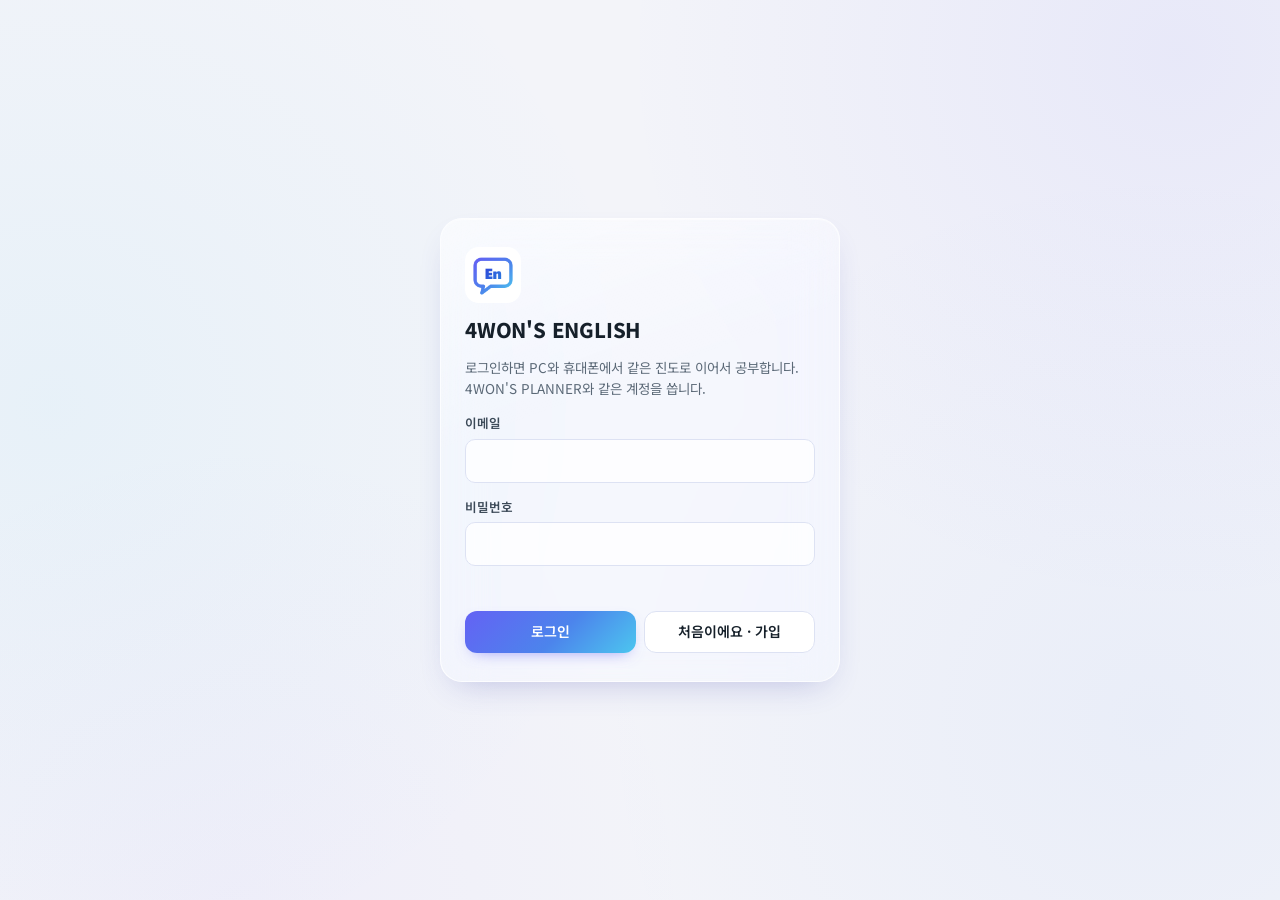
==== commit 75087931: "Add the planner's sign-up button to the login screen Same account pool and messages as 4WON'S PLANNE" ====
--- a/docs/index.html
+++ b/docs/index.html
@@ -25,17 +25,20 @@
   <form class="auth-card" id="authForm" novalidate>
     <img src="icons/icon-192.png" alt="" width="56" height="56">
     <h1>4WON'S ENGLISH</h1>
-    <p>4WON'S PLANNER 계정으로 로그인하면 PC와 휴대폰에서 같은 진도로 이어서 공부합니다.</p>
+    <p>로그인하면 PC와 휴대폰에서 같은 진도로 이어서 공부합니다. 4WON'S PLANNER와 같은 계정을 씁니다.</p>
     <div class="field">
       <label for="a-email">이메일</label>
       <input type="email" id="a-email" autocomplete="username" required>
     </div>
     <div class="field">
       <label for="a-pw">비밀번호</label>
-      <input type="password" id="a-pw" autocomplete="current-password" required>
+      <input type="password" id="a-pw" autocomplete="current-password" minlength="8" required>
     </div>
     <div class="auth-msg" id="authMsg" role="status"></div>
-    <button type="submit" class="btn primary block" id="authLogin">로그인</button>
+    <div class="auth-acts">
+      <button type="submit" class="btn primary" id="authLogin">로그인</button>
+      <button type="button" class="btn" id="authSignup">처음이에요 · 가입</button>
+    </div>
   </form>
 </section>
 
@@ -44,7 +47,7 @@
     <a class="side-brand" href="#home"><img src="icons/icon-192.png" alt="" width="30" height="30"><b>4WON'S ENGLISH</b></a>
     <nav class="side-nav" aria-label="화면">
       <button type="button" data-tab="home"><svg viewBox="0 0 24 24"><path d="M4 11l8-6.5 8 6.5"/><path d="M6 9.5V19h12V9.5"/></svg><span>홈</span></button>
-      <button type="button" data-tab="words"><svg viewBox="0 0 24 24"><rect x="4" y="4" width="13" height="16" rx="2"/><path d="M8 9h5M8 13h3"/><path d="M17 7.5l3 1v11l-9 1"/></svg><span>단어</span></button>
+      <button type="button" data-tab="words"><svg viewBox="0 0 24 24"><rect x="4" y="4" width="13" height="16" rx="2"/><path d="M8 9h5M8 13h3"/><path d="M17 7.5l3 1v11l-9 1"/></svg><span>단어장</span></button>
       <button type="button" data-tab="speak"><svg viewBox="0 0 24 24"><rect x="9" y="3" width="6" height="11" rx="3"/><path d="M5.5 11a6.5 6.5 0 0 0 13 0M12 17.5V21"/></svg><span>말하기</span></button>
       <button type="button" data-tab="wrong"><svg viewBox="0 0 24 24"><path d="M6 3.5h9l3 3V20.5H6z"/><path d="M9.5 10.5l5 5M14.5 10.5l-5 5"/></svg><span>오답 노트</span></button>
     </nav>
@@ -62,7 +65,7 @@
   </div>
   <nav class="bottom-nav" aria-label="화면">
       <button type="button" data-tab="home"><svg viewBox="0 0 24 24"><path d="M4 11l8-6.5 8 6.5"/><path d="M6 9.5V19h12V9.5"/></svg><span>홈</span></button>
-      <button type="button" data-tab="words"><svg viewBox="0 0 24 24"><rect x="4" y="4" width="13" height="16" rx="2"/><path d="M8 9h5M8 13h3"/><path d="M17 7.5l3 1v11l-9 1"/></svg><span>단어</span></button>
+      <button type="button" data-tab="words"><svg viewBox="0 0 24 24"><rect x="4" y="4" width="13" height="16" rx="2"/><path d="M8 9h5M8 13h3"/><path d="M17 7.5l3 1v11l-9 1"/></svg><span>단어장</span></button>
       <button type="button" data-tab="speak"><svg viewBox="0 0 24 24"><rect x="9" y="3" width="6" height="11" rx="3"/><path d="M5.5 11a6.5 6.5 0 0 0 13 0M12 17.5V21"/></svg><span>말하기</span></button>
       <button type="button" data-tab="wrong"><svg viewBox="0 0 24 24"><path d="M6 3.5h9l3 3V20.5H6z"/><path d="M9.5 10.5l5 5M14.5 10.5l-5 5"/></svg><span>오답 노트</span></button>
   </nav>
--- a/docs/styles.css
+++ b/docs/styles.css
@@ -92,6 +92,8 @@
 .field input:focus { outline: none; border-color: var(--accent); box-shadow: 0 0 0 3px var(--soft); }
 .auth-msg { min-height: 1.3em; font-size: .86rem; color: var(--ink-2); }
 .auth-msg.err { color: var(--late); }
+.auth-acts { display: flex; gap: 8px; flex-wrap: wrap; }
+.auth-acts .btn { flex: 1 1 140px; }
 
 /* ---------- shell: desktop = glass sidebar, phones = top row + floating tab bar ---------- */
 .shell { min-height: 100dvh; }
@@ -356,3 +358,65 @@
   .card, .wcard, .q-prompt, .stat, .level, .sess, .word-list, .empty, .auth-card, .bottom-nav, .ch-tile, .q-opt, .side { background-color: var(--surface); -webkit-backdrop-filter: none; backdrop-filter: none; }
 }
 @media (prefers-reduced-motion: reduce) { *, *::before, *::after { animation-duration: .01ms !important; transition-duration: .01ms !important; } }
+
+/* ---------- words / idioms switch, three "today" cards, word images ---------- */
+.course-seg { display: inline-flex; gap: 4px; padding: 4px; border-radius: 16px; width: fit-content; background: var(--glass); -webkit-backdrop-filter: var(--glass-blur); backdrop-filter: var(--glass-blur); border: 1px solid var(--glass-rim); box-shadow: inset 0 1px 0 var(--glass-hi), var(--glass-shadow); }
+.course-btn { border: 0; background: none; height: 40px; padding: 0 22px; border-radius: 12px; font-size: 1.1rem; font-weight: 800; color: var(--muted); }
+.course-btn.on { background: var(--brand) border-box; color: #fff; box-shadow: 0 6px 16px -8px color-mix(in srgb, var(--br-a) 70%, transparent); }
+.course-btn:not(.on):hover { color: var(--ink); }
+.chip.idiom { background: #e3f5f8; color: #12808f; }
+.today-grid { grid-template-columns: repeat(3, minmax(0, 1fr)); }
+@media (max-width: 760px) { .today-grid { grid-template-columns: minmax(0, 1fr); } }
+.prog-row { grid-template-columns: 76px 1fr 60px; }
+.wcard-main { display: grid; grid-template-columns: minmax(0, 1fr) auto; align-items: center; gap: 12px; margin-top: 16px; }
+.wcard-main .wcard-en { margin-top: 0; }
+.wcard-en.phrase { font-size: clamp(30px, 8vw, 42px); }
+.wcard-img { width: 120px; height: 120px; object-fit: contain; filter: drop-shadow(0 10px 14px rgba(58, 64, 170, .22)); animation: pop .35s cubic-bezier(.22, 1, .36, 1); }
+@media (max-width: 480px) { .wcard-img { width: 92px; height: 92px; } }
+@keyframes pop { from { opacity: 0; transform: scale(.85); } }
+
+/* ---------- AI role-play ---------- */
+.sess-row { display: grid; grid-template-columns: minmax(0, 1fr) auto; gap: 8px; }
+.sess-row > .sess:only-child { grid-column: 1 / -1; }
+.sess-chat { display: grid; align-content: center; justify-items: start; gap: 0; min-width: 116px; padding: 8px 14px; border-radius: 18px; border: 1.5px solid transparent; background: var(--brand2) border-box; color: #fff; text-align: left; box-shadow: 0 6px 16px -8px color-mix(in srgb, var(--sp-b) 70%, transparent); }
+.sess-chat b { font-size: .9rem; }
+.sess-chat small { font-size: .74rem; opacity: .9; max-width: 120px; overflow: hidden; text-overflow: ellipsis; white-space: nowrap; }
+.sess-chat.done { background: var(--glass); color: var(--accent2); border-color: var(--sp-a); -webkit-backdrop-filter: var(--glass-blur); backdrop-filter: var(--glass-blur); box-shadow: inset 0 1px 0 var(--glass-hi), var(--glass-shadow); }
+@media (max-width: 480px) { .sess-row { grid-template-columns: minmax(0, 1fr); } .sess-chat { min-width: 0; grid-template-columns: auto 1fr; gap: 8px; align-items: baseline; } .sess-chat small { max-width: none; } }
+.chat-invite { display: flex; align-items: center; justify-content: space-between; gap: 14px; flex-wrap: wrap; }
+.chat-invite h3 { font-size: 1.1rem; font-weight: 800; margin: 6px 0 2px; }
+.chat-head { display: grid; gap: 6px; }
+.chat-head h1 { font-size: 1.3rem; font-weight: 800; }
+.chat-roles { display: flex; gap: 14px; flex-wrap: wrap; font-size: .92rem; }
+.chat-roles b, .chat-goal b { color: var(--accent2); margin-right: 4px; }
+.chat-goal { font-size: .92rem; }
+.chat-head .pattern { color: var(--accent2); }
+.chat-used { font-size: .82rem; font-weight: 700; color: var(--muted); }
+.chat-used.ok { color: var(--ok); }
+.chat-log { display: grid; gap: 10px; align-content: start; }
+.bubble { max-width: 82%; padding: 10px 14px; border-radius: 18px; display: grid; gap: 4px; animation: rise .2s ease-out; }
+.bubble.ai { justify-self: start; border-bottom-left-radius: 6px; background-color: var(--glass); -webkit-backdrop-filter: var(--glass-blur); backdrop-filter: var(--glass-blur); border: 1px solid var(--glass-rim); box-shadow: inset 0 1px 0 var(--glass-hi), var(--glass-shadow); }
+.bubble.me { justify-self: end; border-bottom-right-radius: 6px; background: var(--brand2) border-box; color: #fff; }
+.bubble-en { font-size: 1.02rem; font-weight: 500; }
+.bubble-ko { font-size: .88rem; color: var(--muted); }
+.bubble-tools { display: flex; align-items: center; gap: 4px; margin-left: -6px; }
+.linkbtn { border: 0; background: none; padding: 2px 6px; color: var(--accent); font-size: .82rem; font-weight: 600; border-radius: 6px; }
+.linkbtn:hover { background: var(--soft); }
+.me-wrap { display: grid; justify-items: end; gap: 4px; }
+.bubble-fb { max-width: 82%; display: flex; flex-wrap: wrap; align-items: center; justify-content: flex-end; gap: 2px 6px; font-size: .84rem; color: var(--muted); text-align: right; }
+.bubble-fb.ok { color: var(--ok); font-weight: 600; }
+.bubble-fb.fix { background: var(--soft2); border-radius: 12px; padding: 6px 6px 6px 12px; color: var(--ink); text-align: left; justify-content: flex-start; }
+.fb-label { font-size: .76rem; font-weight: 700; color: var(--accent2); }
+.fb-better { font-weight: 700; }
+.fb-note { flex-basis: 100%; font-size: .8rem; color: var(--ink-2); }
+.bubble.typing { flex-direction: row; display: flex; gap: 4px; padding: 14px 16px; }
+.bubble.typing span { width: 7px; height: 7px; border-radius: 50%; background: var(--sp-a); opacity: .4; animation: blink 1.2s infinite; }
+.bubble.typing span:nth-child(2) { animation-delay: .2s; } .bubble.typing span:nth-child(3) { animation-delay: .4s; }
+@keyframes blink { 50% { opacity: 1; } }
+.chat-composer { display: grid; gap: 8px; justify-items: center; padding-top: 4px; }
+.chat-composer .type-form { width: 100%; }
+.chat-composer .type-input { font-size: 1.05rem; }
+.mic:disabled { opacity: .55; }
+.chat-end { display: flex; justify-content: center; }
+.fix-item { grid-template-areas: 'ko sp' 'en sp' 'note note' !important; }
+.fix-item .fb-note { grid-area: note; margin-top: 2px; }
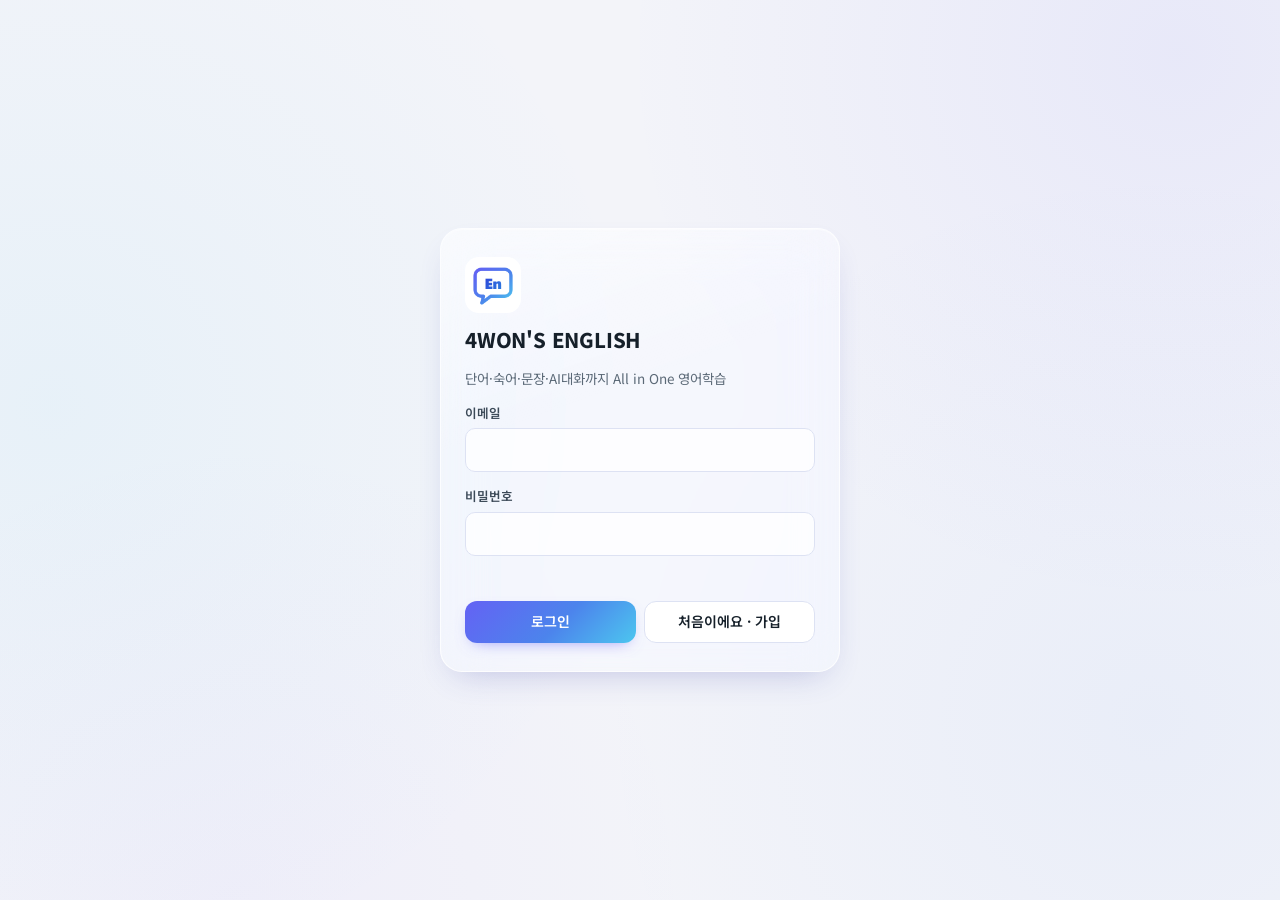
==== commit aed06dd1: "로그인 화면 앱 설명 문구 변경 Co-Authored-By: Claude Opus 5.5 <noreply@anthropic.com>" ====
--- a/docs/index.html
+++ b/docs/index.html
@@ -25,7 +25,7 @@
   <form class="auth-card" id="authForm" novalidate>
     <img src="icons/icon-192.png" alt="" width="56" height="56">
     <h1>4WON'S ENGLISH</h1>
-    <p>로그인하면 PC와 휴대폰에서 같은 진도로 이어서 공부합니다. 4WON'S PLANNER와 같은 계정을 씁니다.</p>
+    <p>단어·숙어·문장·AI대화까지 All in One 영어학습</p>
     <div class="field">
       <label for="a-email">이메일</label>
       <input type="email" id="a-email" autocomplete="username" required>
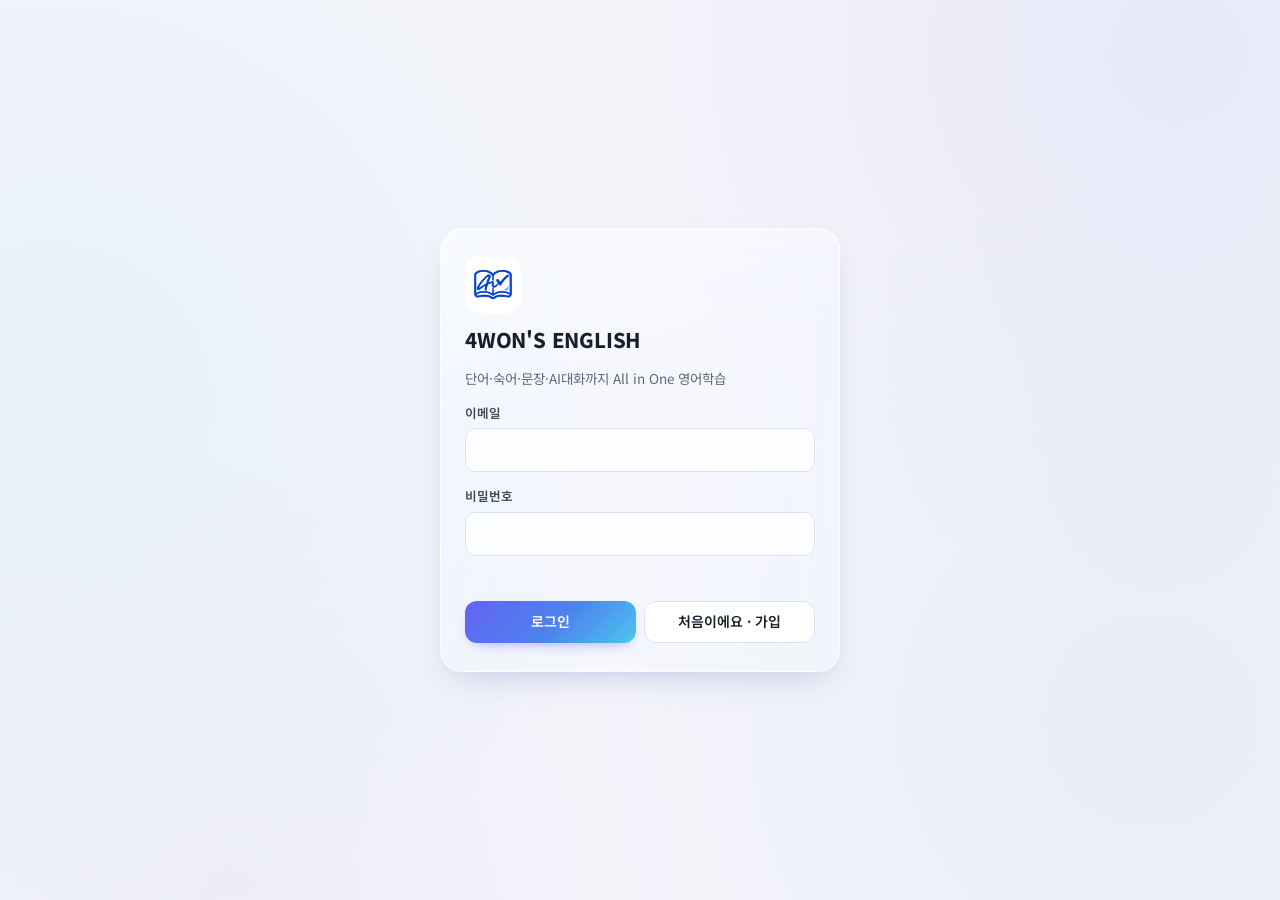
==== commit 4a16ec78: "앱 아이콘을 책+사인 로고로 교체 (플래너와 같은 여백·모서리) Co-Authored-By: Claude Opus 5.5 <noreply@anthropic.com>" ====
--- a/docs/index.html
+++ b/docs/index.html
@@ -9,7 +9,7 @@
 <meta name="color-scheme" content="light">
 <link rel="manifest" href="manifest.webmanifest">
 <link rel="icon" type="image/png" href="icons/icon-192.png">
-<link rel="apple-touch-icon" sizes="180x180" href="icons/apple-touch-icon.png">
+<link rel="apple-touch-icon" sizes="180x180" href="icons/apple-touch-icon-v2.png">
 <meta name="apple-mobile-web-app-capable" content="yes">
 <meta name="mobile-web-app-capable" content="yes">
 <meta name="apple-mobile-web-app-status-bar-style" content="default">
